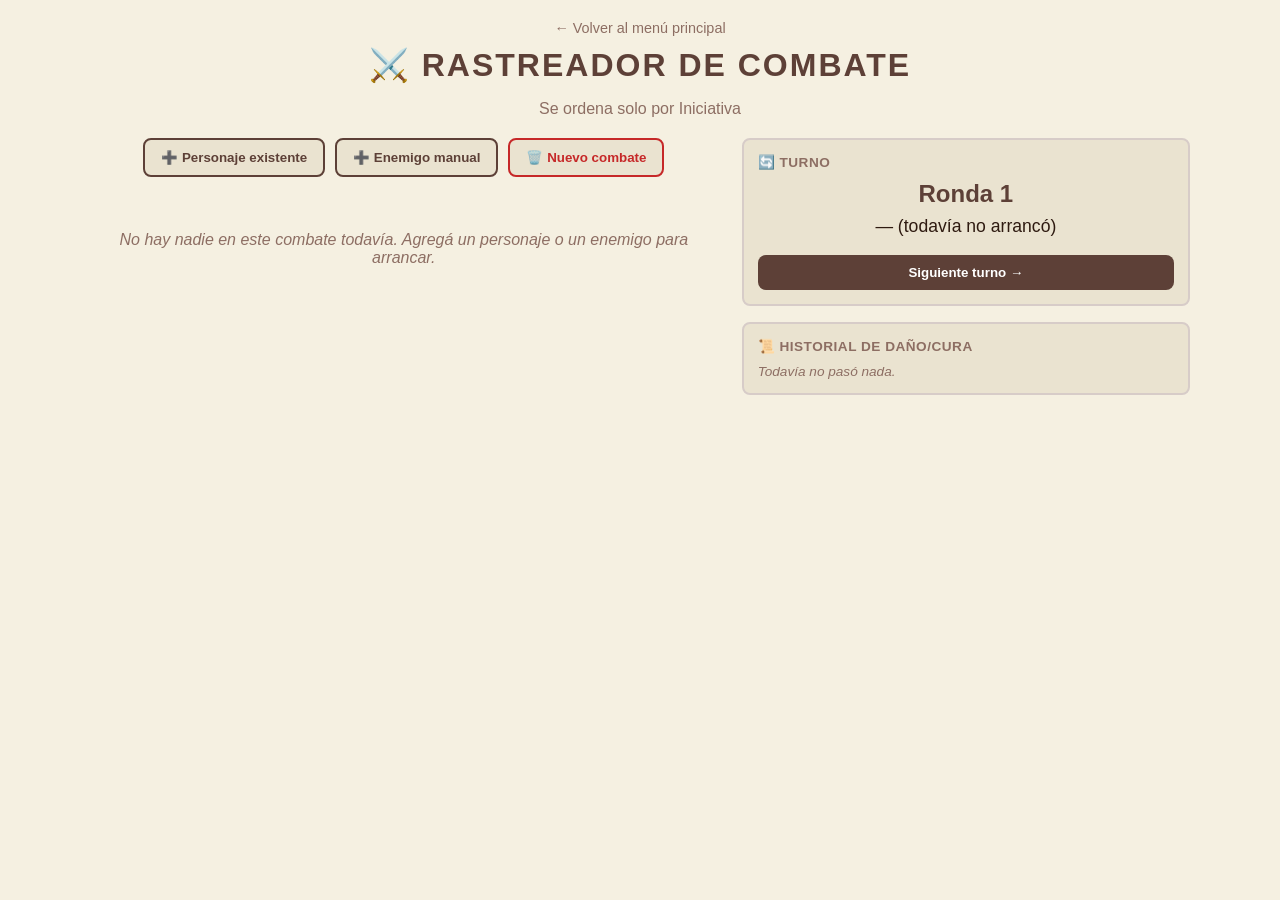
==== combate.html @ 5c4928f0 "Mayor fixes" ====
<!DOCTYPE html>
<html lang="es">
<head>
    <meta charset="UTF-8">
    <meta name="viewport" content="width=device-width, initial-scale=1.0">
    <title>Rastreador de Combate - DnD 5e</title>
    <link rel="stylesheet" href="estilos.css">
    <style>
        /* ===== Layout propio del rastreador de combate ===== */
        body { display: block; padding: 20px 12px; }

        .combate-container {
            width: 100%;
            max-width: 1100px;
            margin: 0 auto;
        }

        .combate-layout {
            display: flex;
            gap: 24px;
            align-items: flex-start;
        }

        .combate-col-izq {
            flex: 1.4;
            min-width: 0;
        }

        .combate-col-der {
            flex: 1;
            min-width: 0;
            position: sticky;
            top: 20px;
            display: flex;
            flex-direction: column;
            gap: 16px;
        }

        @media (max-width: 800px) {
            .combate-layout {
                flex-direction: column;
            }
            .combate-col-der {
                position: static;
                width: 100%;
            }
        }

        .panel-lateral {
            background-color: var(--card-bg);
            border: 2px solid var(--border-color);
            border-radius: var(--border-radius);
            padding: 14px;
        }

        .panel-titulo {
            font-size: 0.85rem;
            text-transform: uppercase;
            letter-spacing: 0.5px;
            color: var(--text-muted);
            font-weight: bold;
            margin-bottom: 10px;
        }

        .panel-turno #ronda-numero {
            font-size: 1.5rem;
            font-weight: bold;
            color: var(--accent-color);
            text-align: center;
        }

        .panel-turno #turno-de {
            text-align: center;
            font-size: 1.1rem;
            margin: 8px 0 14px 0;
            min-height: 1.4em;
        }

        .btn-siguiente-turno {
            width: 100%;
            padding: 10px;
            border: none;
            border-radius: var(--border-radius);
            background-color: var(--accent-color);
            color: white;
            font-weight: bold;
            cursor: pointer;
        }

        .btn-siguiente-turno:hover { background-color: var(--accent-hover); }

        .historial-lista {
            display: flex;
            flex-direction: column-reverse;
            gap: 4px;
            max-height: 320px;
            overflow-y: auto;
        }

        .historial-item {
            font-size: 0.85rem;
            padding: 5px 8px;
            border-radius: var(--border-radius);
            background-color: var(--bg-color);
            border-left: 3px solid var(--border-color);
        }

        .historial-item.dano { border-left-color: #c62828; }
        .historial-item.cura { border-left-color: #2e7d32; }

        .historial-vacio {
            color: var(--text-muted);
            font-style: italic;
            font-size: 0.85rem;
        }

        .combatiente-card.turno-activo {
            border-color: var(--accent-color);
            box-shadow: 0 0 0 2px var(--accent-color);
        }

        .condiciones-row {
            display: flex;
            flex-wrap: wrap;
            gap: 4px;
            padding: 0 14px 12px 14px;
        }

        .condicion-btn {
            border: 1px solid var(--border-color);
            background-color: var(--bg-color);
            border-radius: 6px;
            padding: 3px 6px;
            font-size: 0.9rem;
            cursor: pointer;
            opacity: 0.45;
            transition: all 0.15s ease;
        }

        .condicion-btn:hover { opacity: 0.8; }

        .condicion-btn.activa {
            opacity: 1;
            background-color: var(--accent-color);
            border-color: var(--accent-color);
        }

        .combate-header {
            text-align: center;
            margin-bottom: 20px;
        }

        .combate-header h1 {
            color: var(--accent-color);
            margin-bottom: 4px;
        }

        .combate-toolbar {
            display: flex;
            flex-wrap: wrap;
            gap: 10px;
            justify-content: center;
            margin-bottom: 24px;
        }

        .combate-toolbar button {
            padding: 10px 16px;
            border: 2px solid var(--accent-color);
            border-radius: var(--border-radius);
            background-color: var(--card-bg);
            color: var(--accent-color);
            font-weight: bold;
            cursor: pointer;
            transition: all 0.2s ease;
        }

        .combate-toolbar button:hover {
            background-color: var(--accent-color);
            color: white;
        }

        .combate-toolbar button.btn-borrar {
            border-color: #c62828;
            color: #c62828;
        }

        .combate-toolbar button.btn-borrar:hover {
            background-color: #c62828;
            color: white;
        }

        #lista-combate {
            display: flex;
            flex-direction: column;
            gap: 12px;
        }

        .combate-vacio {
            text-align: center;
            color: var(--text-muted);
            padding: 30px 10px;
            font-style: italic;
        }

        .combatiente-card {
            background-color: var(--card-bg);
            border: 2px solid var(--border-color);
            border-radius: var(--border-radius);
            overflow: hidden;
        }

        .combatiente-header {
            display: flex;
            align-items: center;
            gap: 10px;
            padding: 12px 14px;
            cursor: pointer;
        }

        .combatiente-header:hover {
            background-color: rgba(0,0,0,0.03);
        }

        .combatiente-icono {
            font-size: 1.4rem;
        }

        .combatiente-nombre {
            flex: 1;
            font-weight: bold;
            font-size: 1.1rem;
            color: var(--text-color);
        }

        .combatiente-orden {
            font-size: 0.8rem;
            color: var(--text-muted);
            font-weight: bold;
        }

        .btn-quitar {
            background: none;
            border: none;
            color: var(--text-muted);
            font-size: 1.1rem;
            cursor: pointer;
            padding: 2px 6px;
            border-radius: 4px;
        }

        .btn-quitar:hover {
            color: #c62828;
            background-color: rgba(198, 40, 40, 0.1);
        }

        .combatiente-stats {
            display: grid;
            grid-template-columns: repeat(3, 1fr);
            gap: 8px;
            padding: 0 14px 14px 14px;
        }

        .stat-clickable {
            border: 2px solid var(--border-color);
            background-color: var(--bg-color);
            border-radius: var(--border-radius);
            padding: 8px 4px;
            text-align: center;
            cursor: pointer;
            font-weight: bold;
            color: var(--text-color);
            transition: all 0.2s ease;
        }

        .stat-clickable:hover {
            border-color: var(--accent-color);
            transform: translateY(-1px);
        }

        .stat-clickable.stat-no-click {
            cursor: default;
        }

        .stat-clickable.stat-no-click:hover {
            border-color: var(--border-color);
            transform: none;
        }

        .stat-clickable .stat-label {
            display: block;
            font-size: 0.7rem;
            font-weight: normal;
            color: var(--text-muted);
            text-transform: uppercase;
            letter-spacing: 0.5px;
            margin-bottom: 2px;
        }

        .combatiente-familiar {
            margin-left: 22px;
            border-style: dashed;
            opacity: 0.92;
        }

        .combatiente-familiar .combatiente-icono { font-size: 1.15rem; }

        /* ===== Modal de detalle (mods / salvaciones / ranuras / habilidades) ===== */
        #detalle-modal .modal-content {
            max-width: 640px;
            max-height: 85vh;
            display: flex;
            flex-direction: column;
        }

        #detalle-modal-body {
            overflow-y: auto;
            padding-right: 4px;
        }

        .expand-titulo {
            font-size: 0.85rem;
            text-transform: uppercase;
            letter-spacing: 0.5px;
            color: var(--text-muted);
            font-weight: bold;
            margin: 10px 0 6px 0;
        }

        .expand-titulo:first-child { margin-top: 0; }

        .expand-grid {
            display: grid;
            grid-template-columns: repeat(auto-fit, minmax(70px, 1fr));
            gap: 6px;
        }

        .expand-stat {
            background-color: var(--bg-color);
            border: 1px solid var(--border-color);
            border-radius: var(--border-radius);
            padding: 6px 4px;
            text-align: center;
        }

        .expand-stat.proficiente {
            border-color: var(--accent-color);
            box-shadow: inset 0 0 0 1px var(--accent-color);
        }

        .expand-stat .es-nombre {
            display: block;
            font-size: 0.65rem;
            color: var(--text-muted);
        }

        .expand-stat .es-valor {
            display: block;
            font-weight: bold;
            font-size: 1rem;
        }

        .expand-ataque {
            background-color: var(--bg-color);
            border: 1px solid var(--border-color);
            border-radius: var(--border-radius);
            padding: 8px 10px;
            margin-bottom: 6px;
            font-size: 0.9rem;
        }

        .ranura-row {
            display: flex;
            align-items: center;
            gap: 8px;
            padding: 5px 0;
        }

        .ranura-row .ranura-nivel {
            flex: 1;
            font-size: 0.9rem;
        }

        .ranura-row button {
            width: 28px;
            height: 28px;
            border-radius: 50%;
            border: none;
            font-weight: bold;
            cursor: pointer;
            color: white;
        }

        .ranura-row .ranura-mas { background-color: #2e7d32; }
        .ranura-row .ranura-menos { background-color: #c62828; }

        .ranura-row .ranura-cantidad {
            min-width: 40px;
            text-align: center;
            font-weight: bold;
        }

        .sin-datos {
            color: var(--text-muted);
            font-style: italic;
            font-size: 0.9rem;
        }

        .btn-salir-modal {
            width: 100%;
            margin-top: 14px;
            padding: 10px;
            border: none;
            border-radius: var(--border-radius);
            background-color: var(--accent-color);
            color: white;
            font-weight: bold;
            cursor: pointer;
        }

        /* ===== Modal de selección de personajes / enemigo manual ===== */
        .form-modal label {
            display: block;
            font-weight: bold;
            font-size: 0.85rem;
            margin: 12px 0 4px 0;
        }

        .form-modal input {
            width: 100%;
            box-sizing: border-box;
            padding: 8px 10px;
            border: 2px solid var(--border-color);
            border-radius: var(--border-radius);
            background-color: var(--bg-color);
            color: var(--text-color);
            font-size: 1rem;
        }

        .lista-checks label {
            display: flex;
            align-items: center;
            gap: 8px;
            font-weight: normal;
            padding: 6px 0;
            cursor: pointer;
        }

        .lista-checks input[type="checkbox"] {
            width: auto;
        }

        .form-modal .modal-acciones {
            display: grid;
            grid-template-columns: 1fr 1fr;
            gap: 10px;
            margin-top: 18px;
        }

        .form-modal .modal-acciones button {
            padding: 10px;
            border: none;
            border-radius: var(--border-radius);
            font-weight: bold;
            cursor: pointer;
            color: white;
        }

        .btn-cancelar { background-color: var(--text-muted); }
        .btn-confirmar { background-color: var(--accent-color); }

        .volver-link {
            display: block;
            text-align: center;
            margin-top: 24px;
            color: var(--text-muted);
            text-decoration: none;
            font-size: 0.9rem;
        }

        .volver-link:hover { color: var(--accent-color); }
    </style>
</head>
<body>
    <div class="combate-container">
        <a href="index.html" class="volver-link" style="margin-top: 0; margin-bottom: 10px;">← Volver al menú principal</a>
        <div class="combate-header">
            <h1>⚔️ Rastreador de Combate</h1>
            <p style="color: var(--text-muted);">Se ordena solo por Iniciativa</p>
        </div>

        <div class="combate-layout">
            <div class="combate-col-izq">
                <div class="combate-toolbar">
                    <button id="btn-agregar-personaje">➕ Personaje existente</button>
                    <button id="btn-agregar-enemigo">➕ Enemigo manual</button>
                    <button id="btn-borrar-combate" class="btn-borrar">🗑️ Nuevo combate</button>
                </div>

                <div id="lista-combate"></div>
            </div>

            <div class="combate-col-der">
                <div class="panel-lateral panel-turno">
                    <div class="panel-titulo">🔄 Turno</div>
                    <div id="ronda-numero">Ronda 1</div>
                    <div id="turno-de">—</div>
                    <button id="btn-siguiente-turno" class="btn-siguiente-turno">Siguiente turno →</button>
                </div>

                <div class="panel-lateral panel-historial">
                    <div class="panel-titulo">📜 Historial de daño/cura</div>
                    <div id="historial-lista" class="historial-lista"></div>
                </div>
            </div>
        </div>
    </div>

    <!-- ===== Modal: agregar personaje existente ===== -->
    <div id="modal-agregar-personaje" class="modal">
        <div class="modal-content form-modal">
            <span class="close-btn" data-close="modal-agregar-personaje" style="position:absolute; top:10px; right:15px; cursor:pointer; font-size:1.5rem; color: var(--text-muted);">&times;</span>
            <h3 style="color: var(--accent-color); margin-top: 0;">Agregar personaje existente</h3>
            <div id="lista-checks-personajes" class="lista-checks"></div>
            <div class="modal-acciones">
                <button class="btn-cancelar" data-close="modal-agregar-personaje">Cancelar</button>
                <button class="btn-confirmar" id="btn-confirmar-agregar-personajes">Agregar</button>
            </div>
        </div>
    </div>

    <!-- ===== Modal: agregar enemigo manual ===== -->
    <div id="modal-agregar-enemigo" class="modal">
        <div class="modal-content form-modal">
            <span class="close-btn" data-close="modal-agregar-enemigo" style="position:absolute; top:10px; right:15px; cursor:pointer; font-size:1.5rem; color: var(--text-muted);">&times;</span>
            <h3 style="color: var(--accent-color); margin-top: 0;">Agregar enemigo manual</h3>
            <form id="form-enemigo">
                <label for="enemigo-nombre">Nombre</label>
                <input type="text" id="enemigo-nombre" required>
                <label for="enemigo-vida">Vida</label>
                <input type="number" id="enemigo-vida" min="0" required>
                <label for="enemigo-ca">CA</label>
                <input type="number" id="enemigo-ca" min="0" required>
                <label for="enemigo-iniciativa">Iniciativa (total ya tirado)</label>
                <input type="number" id="enemigo-iniciativa" required>
                <div class="modal-acciones">
                    <button type="button" class="btn-cancelar" data-close="modal-agregar-enemigo">Cancelar</button>
                    <button type="submit" class="btn-confirmar">Agregar</button>
                </div>
            </form>
        </div>
    </div>

    <!-- ===== Modal de Vida (mismo estilo/clases que el de cada ficha) ===== -->
    <div id="hp-modal" class="modal">
        <div class="modal-content">
            <span class="close-btn" data-close="hp-modal" style="position:absolute; top:10px; right:15px; cursor:pointer; font-size:1.5rem; color: var(--text-muted);">&times;</span>
            <h3 id="hp-modal-title" style="color: var(--accent-color); margin-top: 0; text-align:center;">Vida</h3>
            <div id="hp-display" style="text-align: center; font-size: 2rem; font-weight: bold; margin: 15px 0; color: var(--accent-color);"></div>
            <div id="hp-bar-container" style="background-color: #d7ccc8; border-radius: 10px; height: 20px; overflow: hidden; margin-bottom: 20px;">
                <div id="hp-bar-fill" style="background-color: #2e7d32; height: 100%; transition: width 0.3s ease, background-color 0.3s ease;"></div>
            </div>
            <div style="display: grid; grid-template-columns: 1fr 1fr; gap: 10px;">
                <button class="hp-btn hp-damage" data-amount="-1">-1 HP</button>
                <button class="hp-btn hp-heal" data-amount="1">+1 HP</button>
                <button class="hp-btn hp-damage" data-amount="-5">-5 HP</button>
                <button class="hp-btn hp-heal" data-amount="5">+5 HP</button>
                <button class="hp-btn hp-damage" data-max-amount="-1">-1 Vida Máx.</button>
                <button class="hp-btn hp-heal" data-max-amount="1">+1 Vida Máx.</button>
            </div>
        </div>
    </div>

    <!-- ===== Modal de CA ===== -->
    <div id="ca-modal" class="modal">
        <div class="modal-content">
            <span class="close-btn" data-close="ca-modal" style="position:absolute; top:10px; right:15px; cursor:pointer; font-size:1.5rem; color: var(--text-muted);">&times;</span>
            <h3 id="ca-modal-title" style="color: var(--accent-color); margin-top: 0; text-align:center;">Clase de Armadura</h3>
            <div id="ca-display" style="text-align: center; font-size: 3rem; font-weight: bold; margin: 20px 0; color: var(--accent-color);"></div>
            <div style="display: grid; grid-template-columns: 1fr 1fr; gap: 10px; margin-bottom: 10px;">
                <button class="hp-btn hp-damage" data-ca-amount="-1">-1</button>
                <button class="hp-btn hp-heal" data-ca-amount="1">+1</button>
            </div>
            <button id="ca-reset" class="hp-btn" style="width: 100%; background-color: var(--accent-color); color: white;">Restaurar valor original</button>
        </div>
    </div>

    <!-- ===== Modal de Detalle: mods, salvaciones, ranuras, habilidades con usos =====
         A propósito NO se cierra clickeando afuera (solo con X o "Salir"), para que un
         misclick durante el combate no lo cierre por accidente. -->
    <div id="detalle-modal" class="modal">
        <div class="modal-content">
            <span class="close-btn" data-close="detalle-modal" style="position:absolute; top:10px; right:15px; cursor:pointer; font-size:1.5rem; color: var(--text-muted);">&times;</span>
            <h3 id="detalle-modal-title" style="color: var(--accent-color); margin-top: 0; text-align:center;">Detalle</h3>
            <div id="detalle-modal-body"></div>
            <button class="btn-salir-modal" data-close="detalle-modal">Salir</button>
        </div>
    </div>

    <script type="module" src="combate.js"></script>
</body>
</html>
---- estilos.css ----
/* Estilo Pergamino para Hoja de Personaje */
:root {
    --bg-color: #f5f0e1;
    --card-bg: #eae3d0;
    --accent-color: #5d4037;
    --accent-hover: #795548;
    --text-color: #2e1a10;
    --text-muted: #8d6e63;
    --border-color: #d7ccc8;
    --border-radius: 8px;
}

* {
    box-sizing: border-box;
}

body {
    font-family: 'Segoe UI', Tahoma, Geneva, Verdana, sans-serif;
    background-color: var(--bg-color);
    color: var(--text-color);
    margin: 0;
    padding: 20px;
    display: flex;
    justify-content: center;
}

.container {
    width: 100%;
    max-width: 800px;
}

header {
    text-align: center;
    margin-bottom: 30px;
    border-bottom: 2px solid var(--accent-color);
    padding-bottom: 10px;
}

h1 {
    margin: 0;
    color: var(--accent-color);
    text-transform: uppercase;
    letter-spacing: 2px;
}

.skills-container {
    background-color: var(--card-bg);
    padding: 20px;
    border-radius: var(--border-radius);
    box-shadow: 0 4px 15px rgba(0,0,0,0.1);
    border: 1px solid var(--border-color);
}

h2 {
    margin-top: 0;
    border-bottom: 1px solid var(--text-muted);
    padding-bottom: 5px;
}

.skills-grid {
    display: grid;
    grid-template-columns: repeat(auto-fill, minmax(180px, 1fr));
    gap: 15px;
    margin-top: 20px;
}

/* ===== Secciones plegables (Habilidades, Rasgos, Características Activas,
   Armas y Armaduras, Hechizos, Mejoras) — Estadísticas/Modificadores/Salvaciones
   siguen siendo <section> normales, fijas, sin tocar. ===== */
details.skills-container {
    padding: 0;
}

details.skills-container > summary {
    cursor: pointer;
    list-style: none;
    padding: 20px;
    margin: 0;
}

details.skills-container > summary::-webkit-details-marker {
    display: none;
}

details.skills-container > summary::marker {
    content: "";
}

details.skills-container > summary h2 {
    display: flex;
    align-items: center;
    justify-content: space-between;
    gap: 10px;
}

details.skills-container > summary h2::after {
    content: '▾';
    font-size: 0.85em;
    color: var(--text-muted);
    transition: transform 0.2s ease;
    flex-shrink: 0;
}

details.skills-container[open] > summary h2::after {
    transform: rotate(180deg);
}

details.skills-container > summary:hover h2::after {
    color: var(--accent-color);
}

details.skills-container > .contenido-plegable {
    padding: 0 20px 20px 20px;
}

.skill-btn {
    background-color: #fbf9f4;
    color: var(--text-color);
    border: 1px solid var(--border-color);
    padding: 12px;
    border-radius: var(--border-radius);
    cursor: pointer;
    text-align: left;
    font-size: 1rem;
    transition: all 0.3s ease;
    display: flex;
    justify-content: space-between;
    align-items: center;
}

.skill-btn:hover {
    background-color: var(--accent-color);
    border-color: var(--accent-hover);
    color: #f5f0e1;
    transform: translateY(-2px);
    box-shadow: 0 4px 8px rgba(0,0,0,0.1);
}

.skill-mod {
    font-weight: bold;
    background-color: rgba(0,0,0,0.05);
    padding: 2px 6px;
    border-radius: 4px;
    font-size: 0.9rem;
}

.skill-btn:hover .skill-mod {
    background-color: rgba(255,255,255,0.2);
}

.modal {
    display: none; 
    position: fixed; 
    z-index: 100; 
    left: 0;
    top: 0;
    width: 100%; 
    height: 100%; 
    background-color: rgba(0, 0, 0, 0.5);
    backdrop-filter: blur(3px);
    align-items: center;
    justify-content: center;
}

.modal-content {
    background-color: var(--card-bg);
    margin: auto;
    padding: 25px;
    border: 2px solid var(--accent-color);
    border-radius: var(--border-radius);
    width: 80%;
    max-width: 500px;
    max-height: 88vh;
    overflow-y: auto;
    position: relative;
    box-shadow: 0 5px 25px rgba(0,0,0,0.2);
    animation: fadeIn 0.3s ease;
    color: var(--text-color);
}

@keyframes fadeIn {
    from { opacity: 0; transform: translateY(-20px); }
    to { opacity: 1; transform: translateY(0); }
}

/* Cubre .close-btn Y todas sus variantes con sufijo (.close-btn-hp, .close-btn-ca,
   .close-btn-inventario, .close-btn-familiar, .close-btn-wildshape, etc.) — cada modal
   usa su propia clase para poder engancharle su propio listener en script.js, pero
   todas tienen que verse y posicionarse igual. */
[class^="close-btn"] {
    color: var(--text-muted);
    position: absolute;
    top: 10px;
    right: 15px;
    font-size: 28px;
    font-weight: bold;
    cursor: pointer;
    transition: color 0.2s;
}

[class^="close-btn"]:hover {
    color: var(--accent-color);
}

#modal-title {
    color: var(--accent-color);
    margin-top: 0;
    font-size: 1.5rem;
    text-transform: uppercase;
}

#modal-desc {
    line-height: 1.6;
    color: var(--text-color);
}

.skill-btn.proficient {
    border: 2px solid #6a1b9a !important; /* Borde violeta */
}

.skill-btn.proficient .skill-mod {
    background-color: #6a1b9a !important; /* Fondo del numerito violeta */
    color: white !important;
}

#rasgos-grid {
    display: grid;
    grid-template-columns: 1fr;
    gap: 10px;
}

#rasgos-grid .skill-btn {
    padding: 15px;
    cursor: pointer;
    text-align: left;
}

#rasgos-grid .skill-btn:hover {
    background-color: var(--accent-color);
    color: white;
}

#rasgos-grid .skill-btn:hover span {
    color: white !important;
}

.skill-btn span, #modal-desc {
    white-space: pre-line; 
}

/* Estilo específico para las etiquetas de hechizos en el título */
.proficient {
    color: #6a1b9a !important; /* Violeta */
    border-color: #6a1b9a !important;
}

/* Opcional: Para mejorar el espaciado en pantallas pequeñas */
@media (max-width: 600px) {
    body {
        padding: 10px !important;
    }

    .skills-container {
        padding: 12px !important;
    }

    .skills-container > div {
        flex-direction: column;
        align-items: flex-start !important;
    }
    .skills-container > div > div {
        margin-top: 10px;
    }

    #stats-grid {
        grid-template-columns: repeat(2, 1fr) !important;
    }
    .stat-vacio {
        display: none !important;
    }

    .modal-content {
        width: 90% !important;
        max-width: 90% !important;
        margin: 10% auto !important;
        padding: 15px !important;
        box-sizing: border-box !important;
    }
}

@media print {
    /* Ocultar botones de descarga y el modal al imprimir */
    #download-pdf, [class^="close-btn"], #skill-modal, #familiar-fab, #familiar-modal {
        display: none !important;
    }

    /* Ajustar el contenedor principal */
    .container {
        width: 100% !important;
        margin: 0 !important;
        padding: 10px !important;
    }

    /* Evitar que las tarjetas se corten a la mitad en saltos de página */
    .skill-btn {
        break-inside: avoid;
        page-break-inside: avoid;
    }

    /* Reducir fuentes para que quepa más información */
    h2 { font-size: 1.2rem; }
    .skill-btn { font-size: 0.8rem; }

    
}


/* Ranura sin usos disponibles */
.skill-btn.ranura-vacia {
    opacity: 0.4;
    background-color: #d7ccc8;
}

/* Botón usar hechizo */
#use-spell-btn:hover {
    background-color: #4a148c;
}

#use-spell-btn:disabled {
    background-color: #999;
    cursor: not-allowed;
}

/* Ocultar el botón de reset al imprimir */
@media print {
    #reset-slots, #modal-actions {
        display: none !important;
    }
}

.info-personaje {
    background-color: var(--card-bg);
    border: 1px solid var(--border-color);
    border-radius: var(--border-radius);
    padding: 8px 16px;
    display: flex;
    flex-direction: column;
    align-items: center;
    min-width: 140px;
}

.info-label {
    font-size: 0.75rem;
    color: var(--text-muted);
    text-transform: uppercase;
    letter-spacing: 1px;
}

.info-valor {
    font-size: 1.1rem;
    font-weight: bold;
    color: var(--accent-color);
}

/* Toast de notificación */
#toast {
    position: fixed;
    bottom: 30px;
    left: 50%;
    transform: translateX(-50%) translateY(100px);
    background-color: #6a1b9a;
    color: white;
    padding: 14px 28px;
    border-radius: var(--border-radius);
    box-shadow: 0 4px 20px rgba(0,0,0,0.3);
    font-weight: bold;
    z-index: 200;
    opacity: 0;
    transition: opacity 0.3s ease, transform 0.3s ease;
    pointer-events: none;
    max-width: 90%;
    text-align: center;
}

#toast.visible {
    opacity: 1;
    transform: translateX(-50%) translateY(0);
}

/* Variante para advertencia (ranuras agotadas) */
#toast.warning {
    background-color: #c62828;
}

@media print {
    #toast { display: none !important; }
}

/* Botones del modal de vida */
.hp-btn {
    padding: 12px;
    border: none;
    border-radius: var(--border-radius);
    cursor: pointer;
    font-size: 1rem;
    font-weight: bold;
    transition: all 0.2s ease;
    color: white;
}

.hp-btn:hover {
    transform: translateY(-2px);
    box-shadow: 0 4px 8px rgba(0,0,0,0.2);
}

.hp-damage {
    background-color: #c62828;
}

.hp-heal {
    background-color: #2e7d32;
}

/* Botón de Vida en el grid de estadísticas se ve clickeable */
#stats-grid .skill-btn.vida-btn {
    cursor: pointer;
}

#stats-grid .skill-btn.vida-btn:hover {
    background-color: var(--accent-color);
    color: white;
}

/* Estadística modificada (vida máx. o CA cambiados respecto al original) */
.skill-btn.modificado {
    border: 2px solid #6a1b9a !important;
}

.skill-btn.modificado .skill-mod {
    background-color: #6a1b9a !important;
    color: white !important;
}

/* Hover especial para botones proficient y modificado: fondo violeta claro */
.skill-btn.proficient:hover,
.skill-btn.modificado:hover {
    background-color: #b39ddb !important; /* Violeta claro */
    border-color: #6a1b9a !important;
    color: var(--text-color) !important;
}

.skill-btn.proficient:hover .skill-mod,
.skill-btn.modificado:hover .skill-mod {
    background-color: #6a1b9a !important;
    color: white !important;
}

/* Items del menú de turno: solo clickeables cuando están agotados (para restaurar) */
.turno-item {
    cursor: default !important;
}
.turno-item:has(.turno-valor[style*="c62828"]) {
    cursor: pointer !important;
}
.turno-item:has(.turno-valor[style*="c62828"]):hover {
    background-color: #f5f0e1 !important;
    border-color: var(--accent-color) !important;
}

.skill-btn.proficient:hover span,
.skill-btn.modificado:hover span {
    color: var(--text-color) !important;
}

/* En tablets y celulares: Modificadores y Salvaciones en grid 2x3 */
@media (max-width: 768px) {
    #mods-grid,
    #saves-grid,
    #skills-grid {
        grid-template-columns: repeat(2, 1fr) !important;
    }
}

/* Stats: 3 columnas en desktop */
@media (min-width: 601px) {
    #stats-grid {
        grid-template-columns: repeat(3, 1fr) !important;
    }
}

/* Slot vacío para mantener el grid 3x3 */
.stat-vacio {
    visibility: hidden;
}

/* Títulos en bordó (recordatorio de actualizar) */
.titulo-recordar {
    color: #8b0000 !important;
}

/* Badges en hover: fondo violeta claro + borde y texto violeta oscuro (igual que las skills proficientes) */

/* Atk Bonus (borde violeta, sin fondo) */
.skill-btn:hover span[style*="border: 1px solid #6a1b9a"][style*="color: #6a1b9a"] {
    background-color: #e1bee7 !important;
    color: #4a148c !important;
    border-color: #4a148c !important;
}

/* Daño (fondo violeta lleno) */
.skill-btn:hover span.skill-mod[style*="background-color: #6a1b9a"] {
    background-color: #e1bee7 !important;
    color: #4a148c !important;
    border: 1px solid #4a148c !important;
}

/* Tipo de daño y otros badges con borde marrón (manos, tipo de daño, etc.) */
.skill-btn:hover span[style*="border: 1px solid var(--accent-color)"] {
    background-color: #e1bee7 !important;
    color: #4a148c !important;
    border-color: #4a148c !important;
}

/* Modal de confirmación de inventario: por encima del modal de item */
#inv-confirm-modal {
    z-index: 150 !important;
}

/* Velocidad reducida por peso: badge en rojo */
.skill-btn.velocidad-reducida {
    border: 2px solid #c62828 !important;
}

.skill-btn.velocidad-reducida .skill-mod {
    background-color: #c62828 !important;
    color: white !important;
}

.skill-btn.velocidad-reducida:hover {
    background-color: #ffcdd2 !important;
    border-color: #c62828 !important;
    color: var(--text-color) !important;
}

.skill-btn.velocidad-reducida:hover .skill-mod {
    background-color: #c62828 !important;
    color: white !important;
}

.skill-btn.velocidad-reducida:hover span {
    color: var(--text-color) !important;
}
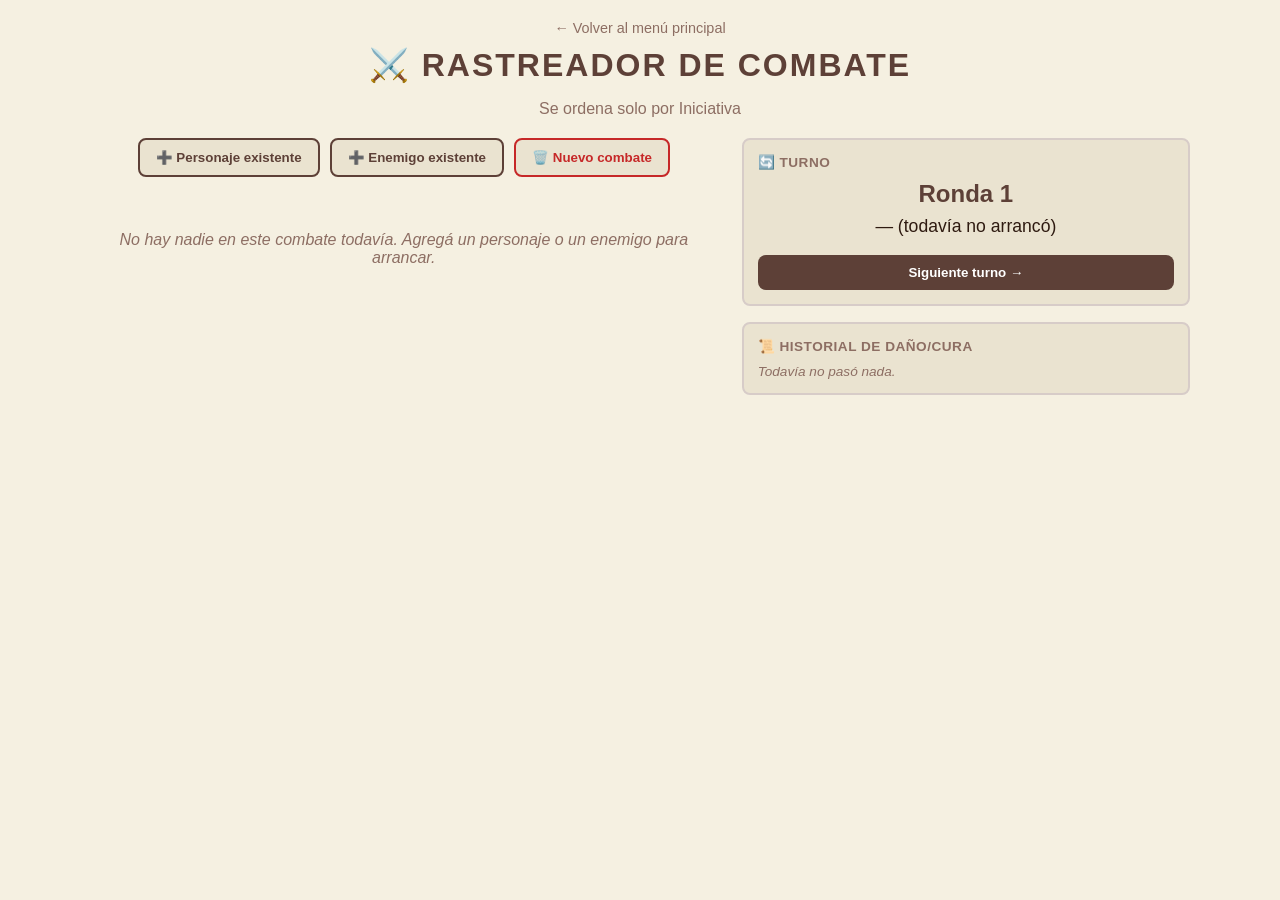
==== commit 79a871e2: "Bug fix" ====
--- a/combate.html
+++ b/combate.html
@@ -253,6 +253,24 @@
             background-color: rgba(198, 40, 40, 0.1);
         }
 
+        .btn-abrir-ficha {
+            background: none;
+            border: none;
+            color: var(--text-muted);
+            font-size: 1.1rem;
+            cursor: pointer;
+            padding: 2px 6px;
+            border-radius: 4px;
+            text-decoration: none;
+            display: inline-flex;
+            align-items: center;
+        }
+
+        .btn-abrir-ficha:hover {
+            color: var(--accent-color);
+            background-color: rgba(0, 0, 0, 0.06);
+        }
+
         .combatiente-stats {
             display: grid;
             grid-template-columns: repeat(3, 1fr);
@@ -439,14 +457,39 @@
         .lista-checks label {
             display: flex;
             align-items: center;
-            gap: 8px;
+            gap: 10px;
             font-weight: normal;
-            padding: 6px 0;
-            cursor: pointer;
+            padding: 10px 12px;
+            margin-bottom: 6px;
+            border: 2px solid var(--border-color);
+            border-radius: var(--border-radius);
+            background-color: var(--bg-color);
+            font-size: 1rem;
+            cursor: pointer;
+            transition: all 0.15s ease;
+        }
+
+        .lista-checks label:last-child { margin-bottom: 0; }
+
+        .lista-checks label:hover { border-color: var(--accent-color); }
+
+        .lista-checks label:has(input:checked) {
+            border-color: var(--accent-color);
+            background-color: var(--accent-color);
+            color: white;
+        }
+
+        .lista-checks label:has(input:disabled) {
+            opacity: 0.5;
+            cursor: not-allowed;
         }
 
         .lista-checks input[type="checkbox"] {
-            width: auto;
+            width: 20px;
+            height: 20px;
+            flex-shrink: 0;
+            accent-color: var(--accent-color);
+            cursor: pointer;
         }
 
         .form-modal .modal-acciones {
@@ -456,6 +499,10 @@
             margin-top: 18px;
         }
 
+        .form-modal .modal-acciones.una-columna {
+            grid-template-columns: 1fr;
+        }
+
         .form-modal .modal-acciones button {
             padding: 10px;
             border: none;
@@ -467,6 +514,7 @@
 
         .btn-cancelar { background-color: var(--text-muted); }
         .btn-confirmar { background-color: var(--accent-color); }
+        .btn-peligro { background-color: #c62828; }
 
         .volver-link {
             display: block;
@@ -492,7 +540,7 @@
             <div class="combate-col-izq">
                 <div class="combate-toolbar">
                     <button id="btn-agregar-personaje">➕ Personaje existente</button>
-                    <button id="btn-agregar-enemigo">➕ Enemigo manual</button>
+                    <button id="btn-agregar-enemigo">➕ Enemigo existente</button>
                     <button id="btn-borrar-combate" class="btn-borrar">🗑️ Nuevo combate</button>
                 </div>
 
@@ -528,25 +576,16 @@
         </div>
     </div>
 
-    <!-- ===== Modal: agregar enemigo manual ===== -->
+    <!-- ===== Modal: agregar enemigo existente (creado antes en Enemigos) ===== -->
     <div id="modal-agregar-enemigo" class="modal">
         <div class="modal-content form-modal">
             <span class="close-btn" data-close="modal-agregar-enemigo" style="position:absolute; top:10px; right:15px; cursor:pointer; font-size:1.5rem; color: var(--text-muted);">&times;</span>
-            <h3 style="color: var(--accent-color); margin-top: 0;">Agregar enemigo manual</h3>
-            <form id="form-enemigo">
-                <label for="enemigo-nombre">Nombre</label>
-                <input type="text" id="enemigo-nombre" required>
-                <label for="enemigo-vida">Vida</label>
-                <input type="number" id="enemigo-vida" min="0" required>
-                <label for="enemigo-ca">CA</label>
-                <input type="number" id="enemigo-ca" min="0" required>
-                <label for="enemigo-iniciativa">Iniciativa (total ya tirado)</label>
-                <input type="number" id="enemigo-iniciativa" required>
-                <div class="modal-acciones">
-                    <button type="button" class="btn-cancelar" data-close="modal-agregar-enemigo">Cancelar</button>
-                    <button type="submit" class="btn-confirmar">Agregar</button>
-                </div>
-            </form>
+            <h3 style="color: var(--accent-color); margin-top: 0;">Agregar enemigo existente</h3>
+            <div id="lista-checks-enemigos" class="lista-checks"></div>
+            <div class="modal-acciones">
+                <button class="btn-cancelar" data-close="modal-agregar-enemigo">Cancelar</button>
+                <button class="btn-confirmar" id="btn-confirmar-agregar-enemigos">Agregar</button>
+            </div>
         </div>
     </div>
 
@@ -596,6 +635,48 @@
         </div>
     </div>
 
+    <!-- ===== Modal de confirmación genérico (reemplaza confirm() nativo) =====
+         Mismo patrón que enemigo.js/enemigo.html: sin X, a propósito NO se cierra clickeando
+         afuera (solo con Sí/No), para que un misclick durante el combate no lo cierre por
+         accidente. -->
+    <div id="confirmar-modal" class="modal">
+        <div class="modal-content form-modal" style="text-align: center;">
+            <h3 style="color: var(--accent-color); margin-top: 0;">¿Estás seguro?</h3>
+            <p id="confirmar-mensaje" style="margin: 10px 0 20px 0; line-height: 1.5;"></p>
+            <div class="modal-acciones">
+                <button type="button" id="confirmar-no" class="btn-cancelar">No</button>
+                <button type="button" id="confirmar-si" class="btn-peligro">Sí, borrar</button>
+            </div>
+        </div>
+    </div>
+
+    <!-- ===== Modal de aviso genérico (reemplaza alert() nativo) =====
+         Sin X, no se cierra clickeando afuera, un solo botón de cierre. -->
+    <div id="aviso-modal" class="modal">
+        <div class="modal-content form-modal" style="text-align: center;">
+            <h3 style="color: var(--accent-color); margin-top: 0;">Aviso</h3>
+            <p id="aviso-mensaje" style="margin: 10px 0 20px 0; line-height: 1.5;"></p>
+            <div class="modal-acciones una-columna">
+                <button type="button" class="btn-confirmar" id="aviso-cerrar">Entendido</button>
+            </div>
+        </div>
+    </div>
+
+    <!-- ===== Modal de iniciativa (reemplaza prompt() nativo) =====
+         Sin X, no se cierra clickeando afuera (solo Omitir/Agregar). -->
+    <div id="iniciativa-modal" class="modal">
+        <div class="modal-content form-modal">
+            <h3 id="iniciativa-modal-title" style="color: var(--accent-color); margin-top: 0;">Iniciativa</h3>
+            <p id="iniciativa-modal-info" style="margin: 0 0 12px 0; color: var(--text-muted); line-height: 1.4;"></p>
+            <label for="iniciativa-input">Sumá tu tirada de d20, o el total que quieras agregar</label>
+            <input type="number" id="iniciativa-input" value="0">
+            <div class="modal-acciones">
+                <button type="button" class="btn-cancelar" id="iniciativa-omitir">Omitir</button>
+                <button type="button" class="btn-confirmar" id="iniciativa-agregar">Agregar</button>
+            </div>
+        </div>
+    </div>
+
     <script type="module" src="combate.js"></script>
 </body>
 </html>
--- a/estilos.css
+++ b/estilos.css
@@ -91,6 +91,7 @@
     align-items: center;
     justify-content: space-between;
     gap: 10px;
+    margin-bottom: 0; /* si no, el margen por defecto del h2 queda atrapado dentro del padding del summary y duplica el espacio */
 }
 
 details.skills-container > summary h2::after {
@@ -111,6 +112,14 @@
 
 details.skills-container > .contenido-plegable {
     padding: 0 20px 20px 20px;
+}
+
+/* El summary ya tiene su propio padding-bottom de 20px como espacio después del título/línea
+   divisoria: si la primera grilla dentro del contenido plegable también suma su margin-top de
+   20px (heredado de .skills-grid), el espacio queda duplicado (~40-50px en vez de ~20-30px).
+   Se anula acá SOLO para la primera grilla de cada sección plegable. */
+details.skills-container > .contenido-plegable > .skills-grid:first-child {
+    margin-top: 0;
 }
 
 .skill-btn {
@@ -149,17 +158,22 @@
 }
 
 .modal {
-    display: none; 
-    position: fixed; 
-    z-index: 100; 
+    display: none;
+    position: fixed;
+    z-index: 100;
     left: 0;
     top: 0;
-    width: 100%; 
-    height: 100%; 
+    width: 100%;
+    height: 100%;
     background-color: rgba(0, 0, 0, 0.5);
     backdrop-filter: blur(3px);
     align-items: center;
     justify-content: center;
+    /* flex-wrap + gap: no afectan a los modales de un solo .modal-content (caso normal), pero
+       permiten que #skill-modal muestre el detalle y la imagen del equipable lado a lado,
+       centrados como grupo, y que se apilen solos si no entran (pantallas chicas). */
+    flex-wrap: wrap;
+    gap: 20px;
 }
 
 .modal-content {
@@ -178,6 +192,26 @@
     color: var(--text-color);
 }
 
+/* Cuando el detalle de un item se muestra junto con la imagen del equipable (ver
+   #modal-imagen-equipo en personaje.html), se angosta un poco para que el PAR quede centrado
+   en vez de que el texto solo se centre y la imagen quede pegada muy a la derecha.
+   IMPORTANTE: también hay que anular el "margin: auto" de .modal-content acá. En un flex
+   container, un margin:auto en un item absorbe TODO el espacio libre de ese lado — si los dos
+   hijos (detalle + imagen) lo tienen, cada uno se estira hacia su borde y quedan lejísimos
+   entre sí en vez de pegados como par. Con margin:0 en ambos, el justify-content:center de
+   .modal es quien los centra juntos, respetando el "gap" de por medio. */
+.modal-content.con-imagen-lateral {
+    max-width: 400px;
+    margin: 0;
+}
+
+/* Misma razón que .con-imagen-lateral de arriba: #modal-imagen-equipo también tiene la clase
+   .modal-content (para heredar fondo/borde/sombra), así que también hereda su margin:auto y
+   hay que anularlo acá para que no se estire hacia el borde derecho de la pantalla. */
+#modal-imagen-equipo {
+    margin: 0;
+}
+
 @keyframes fadeIn {
     from { opacity: 0; transform: translateY(-20px); }
     to { opacity: 1; transform: translateY(0); }
@@ -223,6 +257,19 @@
     color: white !important;
 }
 
+/* Expertise (doble bono de competencia): mismo violeta de "proficient" pero con un borde
+   doble dorado encima, para que se distinga de un vistazo sin agregar un color nuevo a la
+   paleta. Requiere "proficiente" además de "experto" en el JSON (ver Estadisticas.js). */
+.skill-btn.experto {
+    border: 2px solid #6a1b9a !important;
+    box-shadow: 0 0 0 2px #c9a227 !important;
+}
+
+.skill-btn.experto .skill-mod {
+    background-color: #6a1b9a !important;
+    color: #ffe9a8 !important; /* Numerito en dorado clarito sobre el fondo violeta */
+}
+
 #rasgos-grid {
     display: grid;
     grid-template-columns: 1fr;
@@ -285,6 +332,15 @@
         margin: 10% auto !important;
         padding: 15px !important;
         box-sizing: border-box !important;
+    }
+
+    /* En pantallas chicas la imagen del equipable se apila debajo del detalle (por el
+       flex-wrap de .modal) en vez de ir al lado — la achicamos para que no ocupe toda la
+       pantalla como si fuera el detalle principal. */
+    #modal-imagen-equipo {
+        width: 150px !important;
+        max-width: 55% !important;
+        margin: 0 auto !important;
     }
 }
 
@@ -455,14 +511,22 @@
     color: white !important;
 }
 
-/* Items del menú de turno: solo clickeables cuando están agotados (para restaurar) */
+/* Expertise mantiene el mismo hover violeta que proficient, pero conserva el aro dorado. */
+.skill-btn.experto:hover {
+    box-shadow: 0 0 0 2px #c9a227 !important;
+}
+
+.skill-btn.experto:hover .skill-mod {
+    color: #ffe9a8 !important;
+}
+
+/* Items del menú de turno: siempre clickeables (abren "¿Qué puedo usar con mi X?", o avisan
+   si ya no queda ese recurso este turno), así que siempre necesitan cursor y hover de botón. */
 .turno-item {
-    cursor: default !important;
-}
-.turno-item:has(.turno-valor[style*="c62828"]) {
     cursor: pointer !important;
-}
-.turno-item:has(.turno-valor[style*="c62828"]):hover {
+    transition: background-color 0.15s ease, border-color 0.15s ease;
+}
+.turno-item:hover {
     background-color: #f5f0e1 !important;
     border-color: var(--accent-color) !important;
 }
@@ -551,3 +615,77 @@
     color: var(--text-color) !important;
 }
 
+/* Color del tile de Vida según % actual — jugadores (personaje.html) Y enemigos
+   (enemigo.html), mismo criterio para los dos (resuelto en JS, acá solo el look de cada
+   clase): 50%-100% (incluido full) = verde oscuro, <50% = amarillo, <20% = naranja,
+   <5% = rojo — sin zona neutra, siempre hay una clase puesta. Se van encima de
+   ".modificado" a propósito (definidas después en el archivo): en combate importa más
+   saber que la vida está crítica AHORA que si el máximo fue modificado en algún momento. */
+.skill-btn.vida-full {
+    border: 2px solid #1b5e20 !important;
+}
+.skill-btn.vida-full .skill-mod {
+    background-color: #1b5e20 !important;
+    color: white !important;
+}
+.skill-btn.vida-full:hover {
+    background-color: #a5d6a7 !important;
+    border-color: #1b5e20 !important;
+    color: var(--text-color) !important;
+}
+.skill-btn.vida-full:hover .skill-mod {
+    background-color: #1b5e20 !important;
+    color: white !important;
+}
+
+.skill-btn.vida-baja {
+    border: 2px solid #f9a825 !important;
+}
+.skill-btn.vida-baja .skill-mod {
+    background-color: #f9a825 !important;
+    color: #3e2723 !important;
+}
+.skill-btn.vida-baja:hover {
+    background-color: #fff59d !important;
+    border-color: #f9a825 !important;
+    color: var(--text-color) !important;
+}
+.skill-btn.vida-baja:hover .skill-mod {
+    background-color: #f9a825 !important;
+    color: #3e2723 !important;
+}
+
+.skill-btn.vida-critica {
+    border: 2px solid #ef6c00 !important;
+}
+.skill-btn.vida-critica .skill-mod {
+    background-color: #ef6c00 !important;
+    color: white !important;
+}
+.skill-btn.vida-critica:hover {
+    background-color: #ffcc80 !important;
+    border-color: #ef6c00 !important;
+    color: var(--text-color) !important;
+}
+.skill-btn.vida-critica:hover .skill-mod {
+    background-color: #ef6c00 !important;
+    color: white !important;
+}
+
+.skill-btn.vida-muy-critica {
+    border: 2px solid #c62828 !important;
+}
+.skill-btn.vida-muy-critica .skill-mod {
+    background-color: #c62828 !important;
+    color: white !important;
+}
+.skill-btn.vida-muy-critica:hover {
+    background-color: #ffcdd2 !important;
+    border-color: #c62828 !important;
+    color: var(--text-color) !important;
+}
+.skill-btn.vida-muy-critica:hover .skill-mod {
+    background-color: #c62828 !important;
+    color: white !important;
+}
+
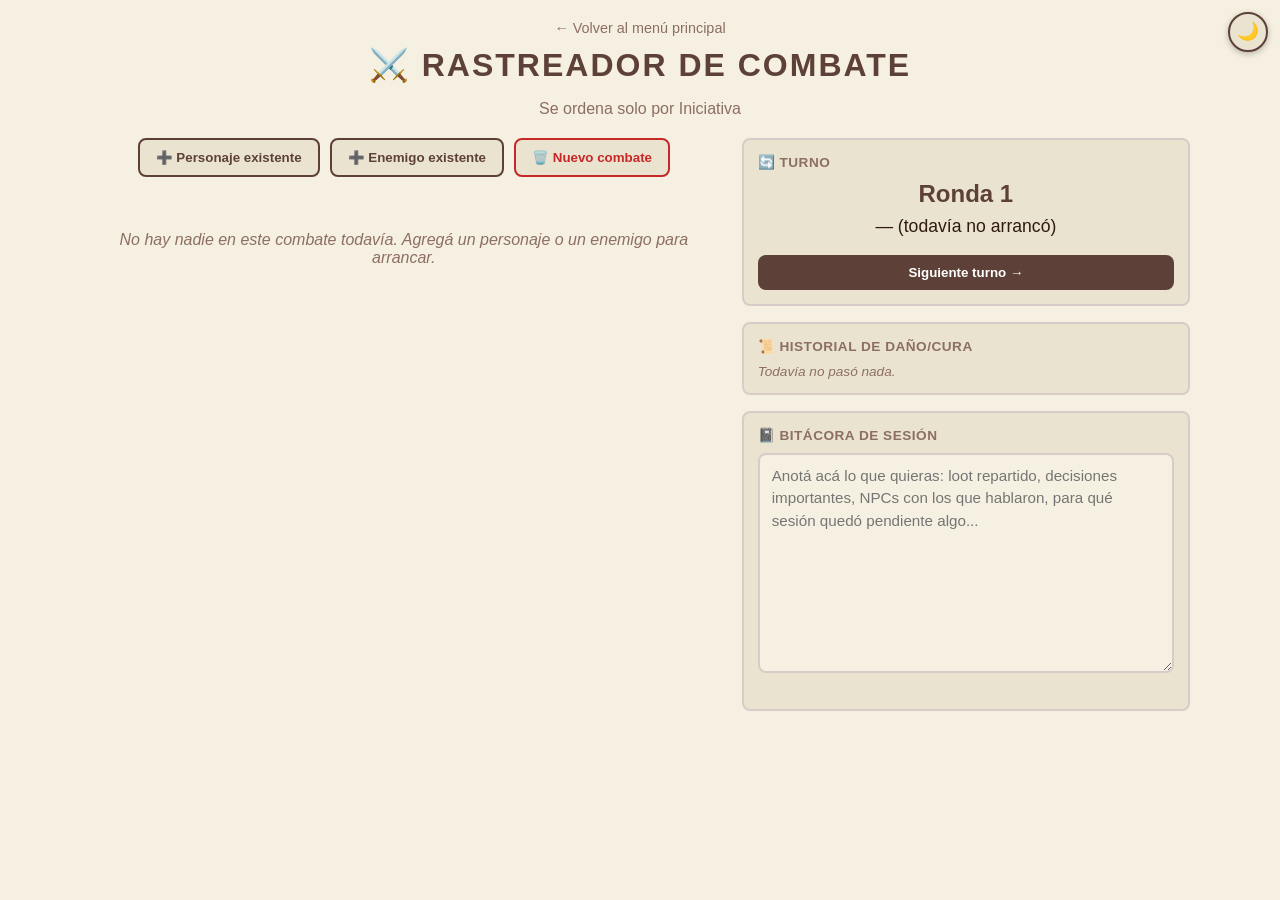
==== commit 3ceb6770: "Major Update" ====
--- a/combate.html
+++ b/combate.html
@@ -5,6 +5,16 @@
     <meta name="viewport" content="width=device-width, initial-scale=1.0">
     <title>Rastreador de Combate - DnD 5e</title>
     <link rel="stylesheet" href="estilos.css">
+    <script>
+        // Aplica el tema guardado ANTES de pintar la página (evita el flash del tema por defecto).
+        (function () {
+            try {
+                if (localStorage.getItem('tema') === 'oscuro') {
+                    document.documentElement.setAttribute('data-theme', 'dark');
+                }
+            } catch (e) {}
+        })();
+    </script>
     <style>
         /* ===== Layout propio del rastreador de combate ===== */
         body { display: block; padding: 20px 12px; }
@@ -114,6 +124,34 @@
             font-size: 0.85rem;
         }
 
+        #bitacora-texto {
+            width: 100%;
+            box-sizing: border-box;
+            min-height: 220px;
+            resize: vertical;
+            padding: 10px 12px;
+            border: 2px solid var(--border-color);
+            border-radius: var(--border-radius);
+            background-color: var(--bg-color);
+            color: var(--text-color);
+            font-family: inherit;
+            font-size: 0.95rem;
+            line-height: 1.5;
+        }
+
+        #bitacora-texto:focus {
+            outline: none;
+            border-color: var(--accent-color);
+        }
+
+        .bitacora-guardado {
+            font-size: 0.75rem;
+            color: var(--text-muted);
+            text-align: right;
+            min-height: 1.2em;
+            margin-top: 4px;
+        }
+
         .combatiente-card.turno-activo {
             border-color: var(--accent-color);
             box-shadow: 0 0 0 2px var(--accent-color);
@@ -526,9 +564,52 @@
         }
 
         .volver-link:hover { color: var(--accent-color); }
+
+        /* ===== Ajustes de tema oscuro para los rojos/verdes fijos de esta página =====
+           Los que van sobre un fondo blanco/de color fijo (ej. botones ".btn-borrar:hover"
+           con fondo rojo sólido y texto blanco) ya funcionan igual en cualquier tema y no
+           necesitan nada acá — esto es solo para los que son texto/borde suelto sobre un
+           fondo que SÍ cambia con el tema (--card-bg, --bg-color). */
+        html[data-theme="dark"] .combate-toolbar button.btn-borrar {
+            border-color: #ef5350;
+            color: #ef5350;
+        }
+        html[data-theme="dark"] .btn-quitar:hover {
+            color: #ef5350;
+        }
+        html[data-theme="dark"] label[style^="color: #c62828"] {
+            color: #ef5350 !important;
+        }
+        html[data-theme="dark"] label[style^="color: #2e7d32"] {
+            color: #66bb6a !important;
+        }
     </style>
 </head>
 <body>
+    <button type="button" id="btn-tema" class="btn-tema" title="Cambiar tema">🌙</button>
+    <script>
+        // Toggle de tema claro/oscuro (mismo patrón en todas las páginas de la app).
+        (function () {
+            var btn = document.getElementById('btn-tema');
+            function actualizarIconoTema() {
+                var oscuro = document.documentElement.getAttribute('data-theme') === 'dark';
+                btn.textContent = oscuro ? '☀️' : '🌙';
+                btn.title = oscuro ? 'Cambiar a tema claro' : 'Cambiar a tema oscuro';
+            }
+            actualizarIconoTema();
+            btn.addEventListener('click', function () {
+                var oscuro = document.documentElement.getAttribute('data-theme') === 'dark';
+                if (oscuro) {
+                    document.documentElement.removeAttribute('data-theme');
+                    localStorage.setItem('tema', 'claro');
+                } else {
+                    document.documentElement.setAttribute('data-theme', 'dark');
+                    localStorage.setItem('tema', 'oscuro');
+                }
+                actualizarIconoTema();
+            });
+        })();
+    </script>
     <div class="combate-container">
         <a href="index.html" class="volver-link" style="margin-top: 0; margin-bottom: 10px;">← Volver al menú principal</a>
         <div class="combate-header">
@@ -558,6 +639,12 @@
                 <div class="panel-lateral panel-historial">
                     <div class="panel-titulo">📜 Historial de daño/cura</div>
                     <div id="historial-lista" class="historial-lista"></div>
+                </div>
+
+                <div class="panel-lateral panel-bitacora">
+                    <div class="panel-titulo">📓 Bitácora de sesión</div>
+                    <textarea id="bitacora-texto" placeholder="Anotá acá lo que quieras: loot repartido, decisiones importantes, NPCs con los que hablaron, para qué sesión quedó pendiente algo..."></textarea>
+                    <div id="bitacora-guardado" class="bitacora-guardado"></div>
                 </div>
             </div>
         </div>
@@ -589,9 +676,11 @@
         </div>
     </div>
 
-    <!-- ===== Modal de Vida (mismo estilo/clases que el de cada ficha) ===== -->
+    <!-- ===== Modal de Vida =====
+         El daño/cura se tipea y se aplica de una — así el historial de combate registra un
+         solo cambio neto (ej. "-16 HP") en vez de una entrada por cada click de +/-1 o +/-5. -->
     <div id="hp-modal" class="modal">
-        <div class="modal-content">
+        <div class="modal-content form-modal">
             <span class="close-btn" data-close="hp-modal" style="position:absolute; top:10px; right:15px; cursor:pointer; font-size:1.5rem; color: var(--text-muted);">&times;</span>
             <h3 id="hp-modal-title" style="color: var(--accent-color); margin-top: 0; text-align:center;">Vida</h3>
             <div id="hp-display" style="text-align: center; font-size: 2rem; font-weight: bold; margin: 15px 0; color: var(--accent-color);"></div>
@@ -599,12 +688,19 @@
                 <div id="hp-bar-fill" style="background-color: #2e7d32; height: 100%; transition: width 0.3s ease, background-color 0.3s ease;"></div>
             </div>
             <div style="display: grid; grid-template-columns: 1fr 1fr; gap: 10px;">
-                <button class="hp-btn hp-damage" data-amount="-1">-1 HP</button>
-                <button class="hp-btn hp-heal" data-amount="1">+1 HP</button>
-                <button class="hp-btn hp-damage" data-amount="-5">-5 HP</button>
-                <button class="hp-btn hp-heal" data-amount="5">+5 HP</button>
-                <button class="hp-btn hp-damage" data-max-amount="-1">-1 Vida Máx.</button>
-                <button class="hp-btn hp-heal" data-max-amount="1">+1 Vida Máx.</button>
+                <div>
+                    <label for="hp-input-danio" style="color: #c62828;">Daño</label>
+                    <input type="number" id="hp-input-danio" min="0" value="0">
+                </div>
+                <div>
+                    <label for="hp-input-cura" style="color: #2e7d32;">Curación</label>
+                    <input type="number" id="hp-input-cura" min="0" value="0">
+                </div>
+            </div>
+            <button type="button" id="hp-aplicar-btn" class="btn-confirmar" style="width: 100%; padding: 10px; border: none; border-radius: var(--border-radius); font-weight: bold; cursor: pointer; color: white; margin-top: 14px;">Aplicar</button>
+            <div style="display: grid; grid-template-columns: 1fr 1fr; gap: 10px; margin-top: 18px;">
+                <button type="button" class="hp-btn hp-damage" data-max-amount="-1">-1 Vida Máx.</button>
+                <button type="button" class="hp-btn hp-heal" data-max-amount="1">+1 Vida Máx.</button>
             </div>
         </div>
     </div>
--- a/estilos.css
+++ b/estilos.css
@@ -2,6 +2,7 @@
 :root {
     --bg-color: #f5f0e1;
     --card-bg: #eae3d0;
+    --btn-bg: #fbf9f4;
     --accent-color: #5d4037;
     --accent-hover: #795548;
     --text-color: #2e1a10;
@@ -9,6 +10,36 @@
     --border-color: #d7ccc8;
     --border-radius: 8px;
 }
+
+/* ===== Tema oscuro (toggle 🌙/☀️ en cada página, guardado en localStorage["tema"]) =====
+   Misma paleta "pergamino" pero invertida a marrones bien oscuros con acento cobrizo/dorado,
+   en vez de un gris genérico — para mantener la identidad visual de la app.
+   --accent-color acá es un compromiso: se usa TANTO de fondo de botón con texto blanco
+   (necesita ser bastante oscuro para que el blanco contraste) COMO de texto/borde sobre el
+   fondo oscuro de página (necesita ser bastante claro para contrastar ahí) — un cobrizo medio
+   funciona razonablemente en los dos roles sin quedar perfecto en ninguno. */
+html[data-theme="dark"] {
+    --bg-color: #1b140f;
+    --card-bg: #2a2018;
+    --btn-bg: #362a1e;
+    --accent-color: #b8763f;
+    --accent-hover: #cf8f54;
+    --text-color: #ece3d6;
+    --text-muted: #a99885;
+    --border-color: #4a3a2c;
+}
+
+/* Colores de texto inyectados como estilo inline por script.js (línea celeste de
+   acción/distancia/duración, texto de daño/curación en modales, "Percepción P." en rojo
+   oscuro) que no pasan por variables CSS: quedaban demasiado oscuros/poco visibles sobre el
+   nuevo fondo oscuro, así que se los reemplaza acá por versiones más claras. El selector
+   usa [style^="..."] (el color es siempre la primera propiedad en esos estilos inline
+   puntuales) para no pisar por accidente ningún "background-color" que contenga el mismo
+   texto (ej. "background-color: #2e7d32" también contiene la substring "color: #2e7d32"). */
+html[data-theme="dark"] [style^="color: #0277bd"] { color: #4fc3f7 !important; }
+html[data-theme="dark"] [style^="color: #2e7d32"] { color: #66bb6a !important; }
+html[data-theme="dark"] [style^="color: #c62828"] { color: #ef5350 !important; }
+html[data-theme="dark"] [style^="color: #8b0000"] { color: #ef5350 !important; }
 
 * {
     box-sizing: border-box;
@@ -123,7 +154,7 @@
 }
 
 .skill-btn {
-    background-color: #fbf9f4;
+    background-color: var(--btn-bg);
     color: var(--text-color);
     border: 1px solid var(--border-color);
     padding: 12px;
@@ -502,7 +533,10 @@
 .skill-btn.modificado:hover {
     background-color: #b39ddb !important; /* Violeta claro */
     border-color: #6a1b9a !important;
-    color: var(--text-color) !important;
+    /* Fondo fijo y clarito (no sigue el tema oscuro a propósito, es un "flash" de hover) -
+       por eso el texto queda con un color oscuro fijo en vez de var(--text-color), que en
+       tema oscuro sería claro y quedaría ilegible sobre este fondo claro. */
+    color: #2e1a10 !important;
 }
 
 .skill-btn.proficient:hover .skill-mod,
@@ -533,7 +567,10 @@
 
 .skill-btn.proficient:hover span,
 .skill-btn.modificado:hover span {
-    color: var(--text-color) !important;
+    /* Fondo fijo y clarito (no sigue el tema oscuro a propósito, es un "flash" de hover) -
+       por eso el texto queda con un color oscuro fijo en vez de var(--text-color), que en
+       tema oscuro sería claro y quedaría ilegible sobre este fondo claro. */
+    color: #2e1a10 !important;
 }
 
 /* En tablets y celulares: Modificadores y Salvaciones en grid 2x3 */
@@ -603,7 +640,10 @@
 .skill-btn.velocidad-reducida:hover {
     background-color: #ffcdd2 !important;
     border-color: #c62828 !important;
-    color: var(--text-color) !important;
+    /* Fondo fijo y clarito (no sigue el tema oscuro a propósito, es un "flash" de hover) -
+       por eso el texto queda con un color oscuro fijo en vez de var(--text-color), que en
+       tema oscuro sería claro y quedaría ilegible sobre este fondo claro. */
+    color: #2e1a10 !important;
 }
 
 .skill-btn.velocidad-reducida:hover .skill-mod {
@@ -612,7 +652,10 @@
 }
 
 .skill-btn.velocidad-reducida:hover span {
-    color: var(--text-color) !important;
+    /* Fondo fijo y clarito (no sigue el tema oscuro a propósito, es un "flash" de hover) -
+       por eso el texto queda con un color oscuro fijo en vez de var(--text-color), que en
+       tema oscuro sería claro y quedaría ilegible sobre este fondo claro. */
+    color: #2e1a10 !important;
 }
 
 /* Color del tile de Vida según % actual — jugadores (personaje.html) Y enemigos
@@ -631,7 +674,10 @@
 .skill-btn.vida-full:hover {
     background-color: #a5d6a7 !important;
     border-color: #1b5e20 !important;
-    color: var(--text-color) !important;
+    /* Fondo fijo y clarito (no sigue el tema oscuro a propósito, es un "flash" de hover) -
+       por eso el texto queda con un color oscuro fijo en vez de var(--text-color), que en
+       tema oscuro sería claro y quedaría ilegible sobre este fondo claro. */
+    color: #2e1a10 !important;
 }
 .skill-btn.vida-full:hover .skill-mod {
     background-color: #1b5e20 !important;
@@ -648,7 +694,10 @@
 .skill-btn.vida-baja:hover {
     background-color: #fff59d !important;
     border-color: #f9a825 !important;
-    color: var(--text-color) !important;
+    /* Fondo fijo y clarito (no sigue el tema oscuro a propósito, es un "flash" de hover) -
+       por eso el texto queda con un color oscuro fijo en vez de var(--text-color), que en
+       tema oscuro sería claro y quedaría ilegible sobre este fondo claro. */
+    color: #2e1a10 !important;
 }
 .skill-btn.vida-baja:hover .skill-mod {
     background-color: #f9a825 !important;
@@ -665,7 +714,10 @@
 .skill-btn.vida-critica:hover {
     background-color: #ffcc80 !important;
     border-color: #ef6c00 !important;
-    color: var(--text-color) !important;
+    /* Fondo fijo y clarito (no sigue el tema oscuro a propósito, es un "flash" de hover) -
+       por eso el texto queda con un color oscuro fijo en vez de var(--text-color), que en
+       tema oscuro sería claro y quedaría ilegible sobre este fondo claro. */
+    color: #2e1a10 !important;
 }
 .skill-btn.vida-critica:hover .skill-mod {
     background-color: #ef6c00 !important;
@@ -682,10 +734,41 @@
 .skill-btn.vida-muy-critica:hover {
     background-color: #ffcdd2 !important;
     border-color: #c62828 !important;
-    color: var(--text-color) !important;
+    /* Fondo fijo y clarito (no sigue el tema oscuro a propósito, es un "flash" de hover) -
+       por eso el texto queda con un color oscuro fijo en vez de var(--text-color), que en
+       tema oscuro sería claro y quedaría ilegible sobre este fondo claro. */
+    color: #2e1a10 !important;
 }
 .skill-btn.vida-muy-critica:hover .skill-mod {
     background-color: #c62828 !important;
     color: white !important;
 }
 
+
+/* ===== Botón flotante de tema claro/oscuro (toggle, esquina superior derecha) =====
+   Mismo botón en todas las páginas de la app — ver el <script> chiquito al lado de cada
+   <button id="btn-tema"> en el HTML para la lógica de guardado en localStorage["tema"]. */
+.btn-tema {
+    position: fixed;
+    top: 12px;
+    right: 12px;
+    z-index: 50;
+    width: 40px;
+    height: 40px;
+    border-radius: 50%;
+    border: 2px solid var(--accent-color);
+    background-color: var(--card-bg);
+    color: var(--text-color);
+    font-size: 1.1rem;
+    line-height: 1;
+    cursor: pointer;
+    display: flex;
+    align-items: center;
+    justify-content: center;
+    box-shadow: 0 2px 6px rgba(0,0,0,0.25);
+    transition: background-color 0.2s ease;
+}
+
+.btn-tema:hover {
+    background-color: var(--accent-color);
+}
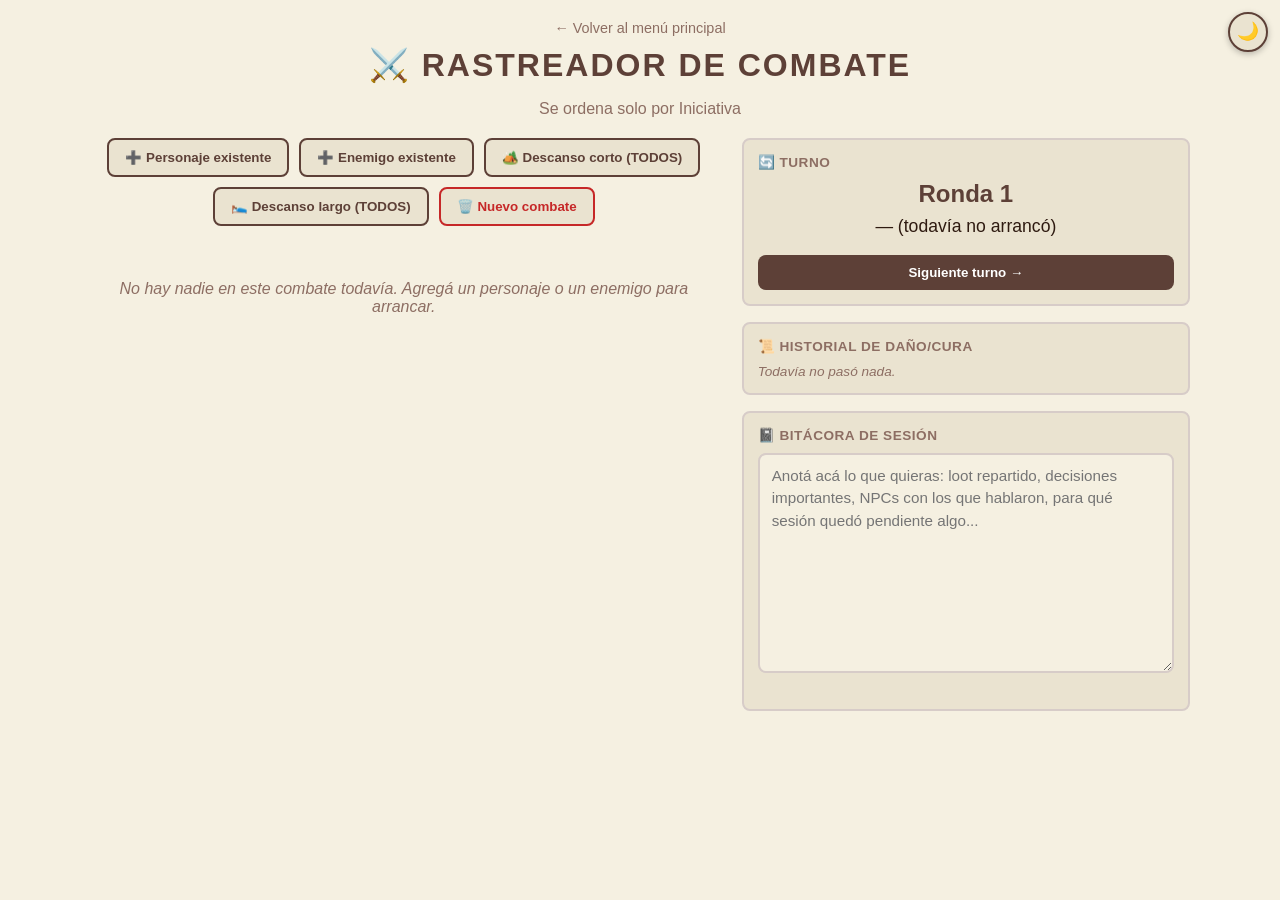
==== commit b966b613: "Mejoras" ====
--- a/combate.html
+++ b/combate.html
@@ -115,8 +115,49 @@
             border-left: 3px solid var(--border-color);
         }
 
-        .historial-item.dano { border-left-color: #c62828; }
-        .historial-item.cura { border-left-color: #2e7d32; }
+        .historial-item.dano { border-left-color: var(--rojo-fill); }
+        .historial-item.cura { border-left-color: var(--verde-fill); }
+        .historial-item.vidamax { border-left-color: var(--violeta-texto); }
+        .historial-item.ca { border-left-color: var(--azul-fill); }
+
+        /* Divisor neutral de ronda: una línea gris centrada, para poder ubicar de un vistazo
+           dónde terminó una ronda y empezó la siguiente al mirar el log para atrás. */
+        .historial-divisor {
+            display: flex;
+            align-items: center;
+            gap: 8px;
+            color: var(--text-muted);
+            font-size: 0.7rem;
+            font-weight: bold;
+            text-transform: uppercase;
+            letter-spacing: 0.03em;
+            margin: 2px 0;
+        }
+        .historial-divisor::before,
+        .historial-divisor::after {
+            content: '';
+            flex: 1;
+            height: 1px;
+            background-color: var(--border-color);
+        }
+
+        /* Punto de color: quién es (aliado = jugador/familiar, rival = enemigo/manual).
+           Independiente del borde rojo/verde de daño/cura, que ya indica QUÉ pasó. */
+        .historial-dot {
+            display: inline-block;
+            width: 8px;
+            height: 8px;
+            border-radius: 50%;
+            margin-right: 6px;
+            vertical-align: middle;
+        }
+        .historial-dot.aliado { background-color: var(--azul-fill); }
+        .historial-dot.rival { background-color: var(--naranja-fill); }
+
+        .historial-caida {
+            color: var(--rojo-fill);
+            font-weight: bold;
+        }
 
         .historial-vacio {
             color: var(--text-muted);
@@ -183,6 +224,70 @@
             border-color: var(--accent-color);
         }
 
+        /* Salvaciones de muerte (jugador a 0 HP) */
+        .muerte-row {
+            display: flex;
+            align-items: center;
+            flex-wrap: wrap;
+            gap: 8px;
+            padding: 0 14px 12px 14px;
+            font-size: 0.85rem;
+        }
+
+        .muerte-estado {
+            font-weight: bold;
+            color: var(--text-muted);
+        }
+
+        .muerte-estado.estable { color: var(--verde-fill); }
+        .muerte-estado.muerto { color: var(--rojo-fill); }
+
+        .muerte-pips {
+            display: inline-flex;
+            gap: 3px;
+        }
+
+        .muerte-pip {
+            display: inline-flex;
+            align-items: center;
+            justify-content: center;
+            width: 20px;
+            height: 20px;
+            border-radius: 50%;
+            border: 1.5px solid var(--border-color);
+            font-size: 0.75rem;
+            cursor: pointer;
+            color: var(--text-muted);
+            background-color: var(--bg-color);
+        }
+
+        /* Antes de tildarlos, un pip de "acierto" y uno de "fallo" se veían idénticos (mismo
+           círculo gris con un "○"), así que había que fijarse bien en cuál de las dos filas
+           estabas tocando. Se pintan de un pastel MUY suave (nunca tan fuerte como el estado
+           "lleno") de la familia de color que van a tomar al marcarse, para que se distingan
+           de un vistazo sin que compita visualmente con el pip ya tildado. */
+        .muerte-pip.exitos:not(.lleno) {
+            background-color: var(--verde-pastel-bg);
+            border-color: var(--verde-pastel-bg);
+        }
+
+        .muerte-pip.fallos:not(.lleno) {
+            background-color: var(--rojo-pastel-bg);
+            border-color: var(--rojo-pastel-bg);
+        }
+
+        .muerte-pip.exitos.lleno {
+            background-color: var(--verde-fill);
+            border-color: var(--verde-fill);
+            color: white;
+        }
+
+        .muerte-pip.fallos.lleno {
+            background-color: var(--rojo-fill);
+            border-color: var(--rojo-fill);
+            color: white;
+        }
+
         .combate-header {
             text-align: center;
             margin-bottom: 20px;
@@ -218,12 +323,12 @@
         }
 
         .combate-toolbar button.btn-borrar {
-            border-color: #c62828;
-            color: #c62828;
+            border-color: var(--rojo-fill);
+            color: var(--rojo-fill);
         }
 
         .combate-toolbar button.btn-borrar:hover {
-            background-color: #c62828;
+            background-color: var(--rojo-fill);
             color: white;
         }
 
@@ -287,7 +392,7 @@
         }
 
         .btn-quitar:hover {
-            color: #c62828;
+            color: var(--rojo-fill);
             background-color: rgba(198, 40, 40, 0.1);
         }
 
@@ -352,6 +457,15 @@
             margin-bottom: 2px;
         }
 
+        /* Marca chica al lado de Vida/CA cuando hay un bono TEMPORAL de combate activo (ver
+           "Bonos temporales de combate" en combate.js) — para notar de un vistazo que ese número
+           no es el de la ficha real, sin tener que abrir el modal. */
+        .stat-bono {
+            font-size: 0.7rem;
+            font-weight: normal;
+            color: var(--text-muted);
+        }
+
         .combatiente-familiar {
             margin-left: 22px;
             border-style: dashed;
@@ -446,8 +560,8 @@
             color: white;
         }
 
-        .ranura-row .ranura-mas { background-color: #2e7d32; }
-        .ranura-row .ranura-menos { background-color: #c62828; }
+        .ranura-row .ranura-mas { background-color: var(--verde-fill); }
+        .ranura-row .ranura-menos { background-color: var(--rojo-fill); }
 
         .ranura-row .ranura-cantidad {
             min-width: 40px;
@@ -552,7 +666,7 @@
 
         .btn-cancelar { background-color: var(--text-muted); }
         .btn-confirmar { background-color: var(--accent-color); }
-        .btn-peligro { background-color: #c62828; }
+        .btn-peligro { background-color: var(--rojo-fill); }
 
         .volver-link {
             display: block;
@@ -565,24 +679,11 @@
 
         .volver-link:hover { color: var(--accent-color); }
 
-        /* ===== Ajustes de tema oscuro para los rojos/verdes fijos de esta página =====
-           Los que van sobre un fondo blanco/de color fijo (ej. botones ".btn-borrar:hover"
-           con fondo rojo sólido y texto blanco) ya funcionan igual en cualquier tema y no
-           necesitan nada acá — esto es solo para los que son texto/borde suelto sobre un
-           fondo que SÍ cambia con el tema (--card-bg, --bg-color). */
-        html[data-theme="dark"] .combate-toolbar button.btn-borrar {
-            border-color: #ef5350;
-            color: #ef5350;
-        }
-        html[data-theme="dark"] .btn-quitar:hover {
-            color: #ef5350;
-        }
-        html[data-theme="dark"] label[style^="color: #c62828"] {
-            color: #ef5350 !important;
-        }
-        html[data-theme="dark"] label[style^="color: #2e7d32"] {
-            color: #66bb6a !important;
-        }
+        /* Las etiquetas "Daño"/"Curación" del modal de Vida son texto suelto con color fijo
+           inline (ver más abajo en el <body>) — se resuelven con las mismas variables que el
+           resto de la app en vez de un hex fijo, así no hace falta un override aparte por tema. */
+        label[style^="color: #c62828"] { color: var(--rojo-fill) !important; }
+        label[style^="color: #2e7d32"] { color: var(--verde-fill) !important; }
     </style>
 </head>
 <body>
@@ -622,6 +723,8 @@
                 <div class="combate-toolbar">
                     <button id="btn-agregar-personaje">➕ Personaje existente</button>
                     <button id="btn-agregar-enemigo">➕ Enemigo existente</button>
+                    <button id="btn-descanso-corto-todos">🏕️ Descanso corto (TODOS)</button>
+                    <button id="btn-descanso-largo-todos">🛌 Descanso largo (TODOS)</button>
                     <button id="btn-borrar-combate" class="btn-borrar">🗑️ Nuevo combate</button>
                 </div>
 
@@ -685,7 +788,7 @@
             <h3 id="hp-modal-title" style="color: var(--accent-color); margin-top: 0; text-align:center;">Vida</h3>
             <div id="hp-display" style="text-align: center; font-size: 2rem; font-weight: bold; margin: 15px 0; color: var(--accent-color);"></div>
             <div id="hp-bar-container" style="background-color: #d7ccc8; border-radius: 10px; height: 20px; overflow: hidden; margin-bottom: 20px;">
-                <div id="hp-bar-fill" style="background-color: #2e7d32; height: 100%; transition: width 0.3s ease, background-color 0.3s ease;"></div>
+                <div id="hp-bar-fill" style="background-color: var(--vida-full-fill); height: 100%; transition: width 0.3s ease, background-color 0.3s ease;"></div>
             </div>
             <div style="display: grid; grid-template-columns: 1fr 1fr; gap: 10px;">
                 <div>
@@ -698,9 +801,26 @@
                 </div>
             </div>
             <button type="button" id="hp-aplicar-btn" class="btn-confirmar" style="width: 100%; padding: 10px; border: none; border-radius: var(--border-radius); font-weight: bold; cursor: pointer; color: white; margin-top: 14px;">Aplicar</button>
-            <div style="display: grid; grid-template-columns: 1fr 1fr; gap: 10px; margin-top: 18px;">
-                <button type="button" class="hp-btn hp-damage" data-max-amount="-1">-1 Vida Máx.</button>
-                <button type="button" class="hp-btn hp-heal" data-max-amount="1">+1 Vida Máx.</button>
+
+            <!-- Vida Máxima TEMPORAL: bono aparte del máximo real (Aid, un debuff, etc.) que se
+                 borra solo en cualquier descanso corto o largo — nunca toca la ficha permanente. -->
+            <div id="hp-max-temp-bloque" style="margin-top: 20px; padding-top: 16px; border-top: 1px solid var(--border-color);">
+                <div style="font-size: 0.85rem; font-weight: bold; color: var(--accent-color); margin-bottom: 4px;">Vida Máxima temporal</div>
+                <div id="hp-max-bono-info" style="font-size: 0.75rem; color: var(--text-muted); margin-bottom: 8px;"></div>
+                <div style="display: grid; grid-template-columns: 1fr 1fr; gap: 10px;">
+                    <div>
+                        <label for="hp-max-input-sumar" style="color: #2e7d32;">Sumar</label>
+                        <input type="number" id="hp-max-input-sumar" min="0" value="0">
+                    </div>
+                    <div>
+                        <label for="hp-max-input-restar" style="color: #c62828;">Restar</label>
+                        <input type="number" id="hp-max-input-restar" min="0" value="0">
+                    </div>
+                </div>
+                <div style="display: grid; grid-template-columns: 2fr 1fr; gap: 10px; margin-top: 10px;">
+                    <button type="button" id="hp-max-aplicar-btn" class="hp-btn" style="background-color: var(--accent-color); color: white;">Aplicar</button>
+                    <button type="button" id="hp-quitar-bono" class="hp-btn" style="display:none;">Quitar bono</button>
+                </div>
             </div>
         </div>
     </div>
@@ -710,10 +830,24 @@
         <div class="modal-content">
             <span class="close-btn" data-close="ca-modal" style="position:absolute; top:10px; right:15px; cursor:pointer; font-size:1.5rem; color: var(--text-muted);">&times;</span>
             <h3 id="ca-modal-title" style="color: var(--accent-color); margin-top: 0; text-align:center;">Clase de Armadura</h3>
-            <div id="ca-display" style="text-align: center; font-size: 3rem; font-weight: bold; margin: 20px 0; color: var(--accent-color);"></div>
-            <div style="display: grid; grid-template-columns: 1fr 1fr; gap: 10px; margin-bottom: 10px;">
-                <button class="hp-btn hp-damage" data-ca-amount="-1">-1</button>
-                <button class="hp-btn hp-heal" data-ca-amount="1">+1</button>
+            <div id="ca-display" style="text-align: center; font-size: 3rem; font-weight: bold; margin: 12px 0 4px 0; color: var(--accent-color);"></div>
+            <div id="ca-bono-info" style="text-align:center; font-size: 0.75rem; color: var(--text-muted); margin-bottom: 16px;"></div>
+
+            <!-- CA TEMPORAL: mismo patrón que Vida Máxima temporal (Shield of Faith, un debuff de
+                 CA, etc.) — se borra sola en cualquier descanso, nunca toca la CA real guardada. -->
+            <div style="display: grid; grid-template-columns: 1fr 1fr; gap: 10px;">
+                <div>
+                    <label for="ca-input-sumar" style="color: #2e7d32;">Sumar</label>
+                    <input type="number" id="ca-input-sumar" min="0" value="0">
+                </div>
+                <div>
+                    <label for="ca-input-restar" style="color: #c62828;">Restar</label>
+                    <input type="number" id="ca-input-restar" min="0" value="0">
+                </div>
+            </div>
+            <div style="display: grid; grid-template-columns: 2fr 1fr; gap: 10px; margin-top: 10px; margin-bottom: 10px;">
+                <button type="button" id="ca-aplicar-btn" class="hp-btn" style="background-color: var(--accent-color); color: white;">Aplicar</button>
+                <button type="button" id="ca-quitar-bono" class="hp-btn" style="display:none;">Quitar bono</button>
             </div>
             <button id="ca-reset" class="hp-btn" style="width: 100%; background-color: var(--accent-color); color: white;">Restaurar valor original</button>
         </div>
--- a/estilos.css
+++ b/estilos.css
@@ -9,6 +9,25 @@
     --text-muted: #8d6e63;
     --border-color: #d7ccc8;
     --border-radius: 8px;
+
+    /* Colores "de identidad" reutilizados en toda la app (vida por %, proficiency,
+       botones de daño/cura, contadores de turno agotados, etc.) — variables para que el
+       tema oscuro pueda pastelizarlos sin tener que tocar cada regla que los usa. */
+    --violeta-fill: #6a1b9a;   /* fondo de badge/botón lleno con texto blanco encima */
+    --violeta-texto: #6a1b9a;  /* borde o texto directo sobre el fondo de la página/card */
+    --rojo-fill: #c62828;
+    --verde-fill: #2e7d32;
+    --amarillo-fill: #f9a825;
+    --naranja-fill: #ef6c00;
+    --gris-fill: #616161;
+    --azul-fill: #1976d2;
+    --vida-full-fill: #1b5e20; /* verde más oscuro que --verde-fill, a propósito (vida al máximo) */
+
+    /* Versiones MUY suaves de verde/rojo, solo para fondos (nunca texto) — usadas en los pips de
+       salvación de muerte sin marcar todavía, para que se note de un vistazo cuál es de acierto y
+       cuál de fallo antes de tocarlos, sin competir con el verde/rojo "lleno" ya tildado. */
+    --verde-pastel-bg: #dcedc8;
+    --rojo-pastel-bg: #f8d7da;
 }
 
 /* ===== Tema oscuro (toggle 🌙/☀️ en cada página, guardado en localStorage["tema"]) =====
@@ -17,7 +36,12 @@
    --accent-color acá es un compromiso: se usa TANTO de fondo de botón con texto blanco
    (necesita ser bastante oscuro para que el blanco contraste) COMO de texto/borde sobre el
    fondo oscuro de página (necesita ser bastante claro para contrastar ahí) — un cobrizo medio
-   funciona razonablemente en los dos roles sin quedar perfecto en ninguno. */
+   funciona razonablemente en los dos roles sin quedar perfecto en ninguno.
+   Los "colores de identidad" de abajo siguen la misma idea que pidió el usuario explícitamente:
+   mismo tono/familia (rojo sigue siendo rojo, violeta sigue siendo violeta) pero una versión
+   más clara/pastel — un color oscuro y saturado sobre un fondo de página YA oscuro se pierde
+   y obliga a forzar la vista; una versión más clara del mismo tono se destaca sin quedar
+   "gritón" como sería usar el tono de tema claro tal cual. */
 html[data-theme="dark"] {
     --bg-color: #1b140f;
     --card-bg: #2a2018;
@@ -27,19 +51,54 @@
     --text-color: #ece3d6;
     --text-muted: #a99885;
     --border-color: #4a3a2c;
+
+    --violeta-fill: #9161b8;
+    --violeta-texto: #d7aee8;
+    --rojo-fill: #e0645f;
+    --verde-fill: #5fb768;
+    --amarillo-fill: #f4c04d;
+    --naranja-fill: #f0964d;
+    --gris-fill: #9e9e9e;
+    --azul-fill: #64b5f6;
+    --vida-full-fill: #5fb768;
+
+    --verde-pastel-bg: #2e4a30;
+    --rojo-pastel-bg: #4a2c2c;
 }
 
 /* Colores de texto inyectados como estilo inline por script.js (línea celeste de
    acción/distancia/duración, texto de daño/curación en modales, "Percepción P." en rojo
-   oscuro) que no pasan por variables CSS: quedaban demasiado oscuros/poco visibles sobre el
-   nuevo fondo oscuro, así que se los reemplaza acá por versiones más claras. El selector
-   usa [style^="..."] (el color es siempre la primera propiedad en esos estilos inline
-   puntuales) para no pisar por accidente ningún "background-color" que contenga el mismo
-   texto (ej. "background-color: #2e7d32" también contiene la substring "color: #2e7d32"). */
+   oscuro, texto de Maestría de Arma en violeta) que no pasan por variables CSS: quedaban
+   demasiado oscuros/poco visibles sobre el nuevo fondo oscuro, así que se los reemplaza acá
+   por las mismas versiones pastel que usa el resto de la app (--rojo-fill/--verde-fill/
+   --violeta-texto). El selector usa [style^="..."] (el color es siempre la primera propiedad
+   en esos estilos inline puntuales) para no pisar por accidente ningún "background-color" que
+   contenga el mismo texto (ej. "background-color: #2e7d32" también contiene la substring
+   "color: #2e7d32"). */
 html[data-theme="dark"] [style^="color: #0277bd"] { color: #4fc3f7 !important; }
-html[data-theme="dark"] [style^="color: #2e7d32"] { color: #66bb6a !important; }
-html[data-theme="dark"] [style^="color: #c62828"] { color: #ef5350 !important; }
-html[data-theme="dark"] [style^="color: #8b0000"] { color: #ef5350 !important; }
+html[data-theme="dark"] [style^="color: #2e7d32"] { color: var(--verde-fill) !important; }
+html[data-theme="dark"] [style^="color: #c62828"] { color: var(--rojo-fill) !important; }
+html[data-theme="dark"] [style^="color: #8b0000"] { color: var(--rojo-fill) !important; }
+html[data-theme="dark"] [style^="color:#6a1b9a"] { color: var(--violeta-texto) !important; }
+html[data-theme="dark"] [style^="color: #6a1b9a"] { color: var(--violeta-texto) !important; }
+
+/* Badges/botones con fondo violeta lleno + texto blanco generados inline por script.js
+   (daño de hechizo/arma, cantidad de inventario, ítems de lista "¿Qué puedo usar?", etc.) —
+   dos variantes de selector porque algunos strings de estilo llevan espacio después de
+   los ":" y otros no. */
+html[data-theme="dark"] [style*="background-color: #6a1b9a"] { background-color: var(--violeta-fill) !important; }
+html[data-theme="dark"] [style*="background-color:#6a1b9a"] { background-color: var(--violeta-fill) !important; }
+
+/* Mismo criterio para badges verdes llenos ("✓ Equipado", bono de ataque de un arma
+   mágica, badges de bono de arma en enemigo.js). */
+html[data-theme="dark"] [style*="background-color: #2e7d32"] { background-color: var(--verde-fill) !important; }
+html[data-theme="dark"] [style*="background-color:#2e7d32"] { background-color: var(--verde-fill) !important; }
+
+/* Botón "Usar X" del modal de hechizo/habilidad/arma: script.js le pone #6a1b9a como color
+   de fondo "activo" por default (y gris #999 cuando está deshabilitado) — acá se apunta al
+   estado habilitado con :not(:disabled) en vez de intentar matchear el string de estilo, que
+   puede llegar serializado como rgb(...) según el navegador. */
+html[data-theme="dark"] #use-spell-btn:not(:disabled) { background-color: var(--violeta-fill) !important; }
 
 * {
     box-sizing: border-box;
@@ -280,11 +339,11 @@
 }
 
 .skill-btn.proficient {
-    border: 2px solid #6a1b9a !important; /* Borde violeta */
+    border: 2px solid var(--violeta-texto) !important; /* Borde violeta */
 }
 
 .skill-btn.proficient .skill-mod {
-    background-color: #6a1b9a !important; /* Fondo del numerito violeta */
+    background-color: var(--violeta-fill) !important; /* Fondo del numerito violeta */
     color: white !important;
 }
 
@@ -292,12 +351,12 @@
    doble dorado encima, para que se distinga de un vistazo sin agregar un color nuevo a la
    paleta. Requiere "proficiente" además de "experto" en el JSON (ver Estadisticas.js). */
 .skill-btn.experto {
-    border: 2px solid #6a1b9a !important;
+    border: 2px solid var(--violeta-texto) !important;
     box-shadow: 0 0 0 2px #c9a227 !important;
 }
 
 .skill-btn.experto .skill-mod {
-    background-color: #6a1b9a !important;
+    background-color: var(--violeta-fill) !important;
     color: #ffe9a8 !important; /* Numerito en dorado clarito sobre el fondo violeta */
 }
 
@@ -328,8 +387,8 @@
 
 /* Estilo específico para las etiquetas de hechizos en el título */
 .proficient {
-    color: #6a1b9a !important; /* Violeta */
-    border-color: #6a1b9a !important;
+    color: var(--violeta-texto) !important; /* Violeta */
+    border-color: var(--violeta-texto) !important;
 }
 
 /* Opcional: Para mejorar el espaciado en pantallas pequeñas */
@@ -455,7 +514,7 @@
     bottom: 30px;
     left: 50%;
     transform: translateX(-50%) translateY(100px);
-    background-color: #6a1b9a;
+    background-color: var(--violeta-fill);
     color: white;
     padding: 14px 28px;
     border-radius: var(--border-radius);
@@ -476,7 +535,7 @@
 
 /* Variante para advertencia (ranuras agotadas) */
 #toast.warning {
-    background-color: #c62828;
+    background-color: var(--rojo-fill);
 }
 
 @media print {
@@ -501,11 +560,11 @@
 }
 
 .hp-damage {
-    background-color: #c62828;
+    background-color: var(--rojo-fill);
 }
 
 .hp-heal {
-    background-color: #2e7d32;
+    background-color: var(--verde-fill);
 }
 
 /* Botón de Vida en el grid de estadísticas se ve clickeable */
@@ -520,11 +579,11 @@
 
 /* Estadística modificada (vida máx. o CA cambiados respecto al original) */
 .skill-btn.modificado {
-    border: 2px solid #6a1b9a !important;
+    border: 2px solid var(--violeta-texto) !important;
 }
 
 .skill-btn.modificado .skill-mod {
-    background-color: #6a1b9a !important;
+    background-color: var(--violeta-fill) !important;
     color: white !important;
 }
 
@@ -660,15 +719,16 @@
 
 /* Color del tile de Vida según % actual — jugadores (personaje.html) Y enemigos
    (enemigo.html), mismo criterio para los dos (resuelto en JS, acá solo el look de cada
-   clase): 50%-100% (incluido full) = verde oscuro, <50% = amarillo, <20% = naranja,
-   <5% = rojo — sin zona neutra, siempre hay una clase puesta. Se van encima de
-   ".modificado" a propósito (definidas después en el archivo): en combate importa más
-   saber que la vida está crítica AHORA que si el máximo fue modificado en algún momento. */
+   clase): 100%-66% = verde, 65%-36% = amarillo, 35%-15% = naranja, <15% (pero >0) = rojo,
+   y exactamente 0 = gris (vida-cero) — sin zona neutra, siempre hay una clase puesta. Se
+   van encima de ".modificado" a propósito (definidas después en el archivo): en combate
+   importa más saber que la vida está crítica AHORA que si el máximo fue modificado en
+   algún momento. */
 .skill-btn.vida-full {
-    border: 2px solid #1b5e20 !important;
+    border: 2px solid var(--vida-full-fill) !important;
 }
 .skill-btn.vida-full .skill-mod {
-    background-color: #1b5e20 !important;
+    background-color: var(--vida-full-fill) !important;
     color: white !important;
 }
 .skill-btn.vida-full:hover {
@@ -685,10 +745,10 @@
 }
 
 .skill-btn.vida-baja {
-    border: 2px solid #f9a825 !important;
+    border: 2px solid var(--amarillo-fill) !important;
 }
 .skill-btn.vida-baja .skill-mod {
-    background-color: #f9a825 !important;
+    background-color: var(--amarillo-fill) !important;
     color: #3e2723 !important;
 }
 .skill-btn.vida-baja:hover {
@@ -705,10 +765,10 @@
 }
 
 .skill-btn.vida-critica {
-    border: 2px solid #ef6c00 !important;
+    border: 2px solid var(--naranja-fill) !important;
 }
 .skill-btn.vida-critica .skill-mod {
-    background-color: #ef6c00 !important;
+    background-color: var(--naranja-fill) !important;
     color: white !important;
 }
 .skill-btn.vida-critica:hover {
@@ -725,10 +785,10 @@
 }
 
 .skill-btn.vida-muy-critica {
-    border: 2px solid #c62828 !important;
+    border: 2px solid var(--rojo-fill) !important;
 }
 .skill-btn.vida-muy-critica .skill-mod {
-    background-color: #c62828 !important;
+    background-color: var(--rojo-fill) !important;
     color: white !important;
 }
 .skill-btn.vida-muy-critica:hover {
@@ -744,31 +804,48 @@
     color: white !important;
 }
 
-
-/* ===== Botón flotante de tema claro/oscuro (toggle, esquina superior derecha) =====
-   Mismo botón en todas las páginas de la app — ver el <script> chiquito al lado de cada
-   <button id="btn-tema"> en el HTML para la lógica de guardado en localStorage["tema"]. */
-.btn-tema {
-    position: fixed;
-    top: 12px;
-    right: 12px;
-    z-index: 50;
-    width: 40px;
-    height: 40px;
-    border-radius: 50%;
-    border: 2px solid var(--accent-color);
-    background-color: var(--card-bg);
-    color: var(--text-color);
-    font-size: 1.1rem;
-    line-height: 1;
-    cursor: pointer;
-    display: flex;
-    align-items: center;
-    justify-content: center;
-    box-shadow: 0 2px 6px rgba(0,0,0,0.25);
-    transition: background-color 0.2s ease;
-}
-
-.btn-tema:hover {
-    background-color: var(--accent-color);
-}
+.skill-btn.vida-cero {
+    border: 2px solid var(--gris-fill) !important;
+}
+.skill-btn.vida-cero .skill-mod {
+    background-color: var(--gris-fill) !important;
+    color: white !important;
+}
+.skill-btn.vida-cero:hover {
+    background-color: #e0e0e0 !important;
+    border-color: #616161 !important;
+    color: #2e1a10 !important;
+}
+.skill-btn.vida-cero:hover .skill-mod {
+    background-color: #616161 !important;
+    color: white !important;
+}
+
+
+/* ===== Botón flotante de tema claro/oscuro (toggle, esquina superior derecha) =====
+   Mismo botón en todas las páginas de la app — ver el <script> chiquito al lado de cada
+   <button id="btn-tema"> en el HTML para la lógica de guardado en localStorage["tema"]. */
+.btn-tema {
+    position: fixed;
+    top: 12px;
+    right: 12px;
+    z-index: 50;
+    width: 40px;
+    height: 40px;
+    border-radius: 50%;
+    border: 2px solid var(--accent-color);
+    background-color: var(--card-bg);
+    color: var(--text-color);
+    font-size: 1.1rem;
+    line-height: 1;
+    cursor: pointer;
+    display: flex;
+    align-items: center;
+    justify-content: center;
+    box-shadow: 0 2px 6px rgba(0,0,0,0.25);
+    transition: background-color 0.2s ease;
+}
+
+.btn-tema:hover {
+    background-color: var(--accent-color);
+}
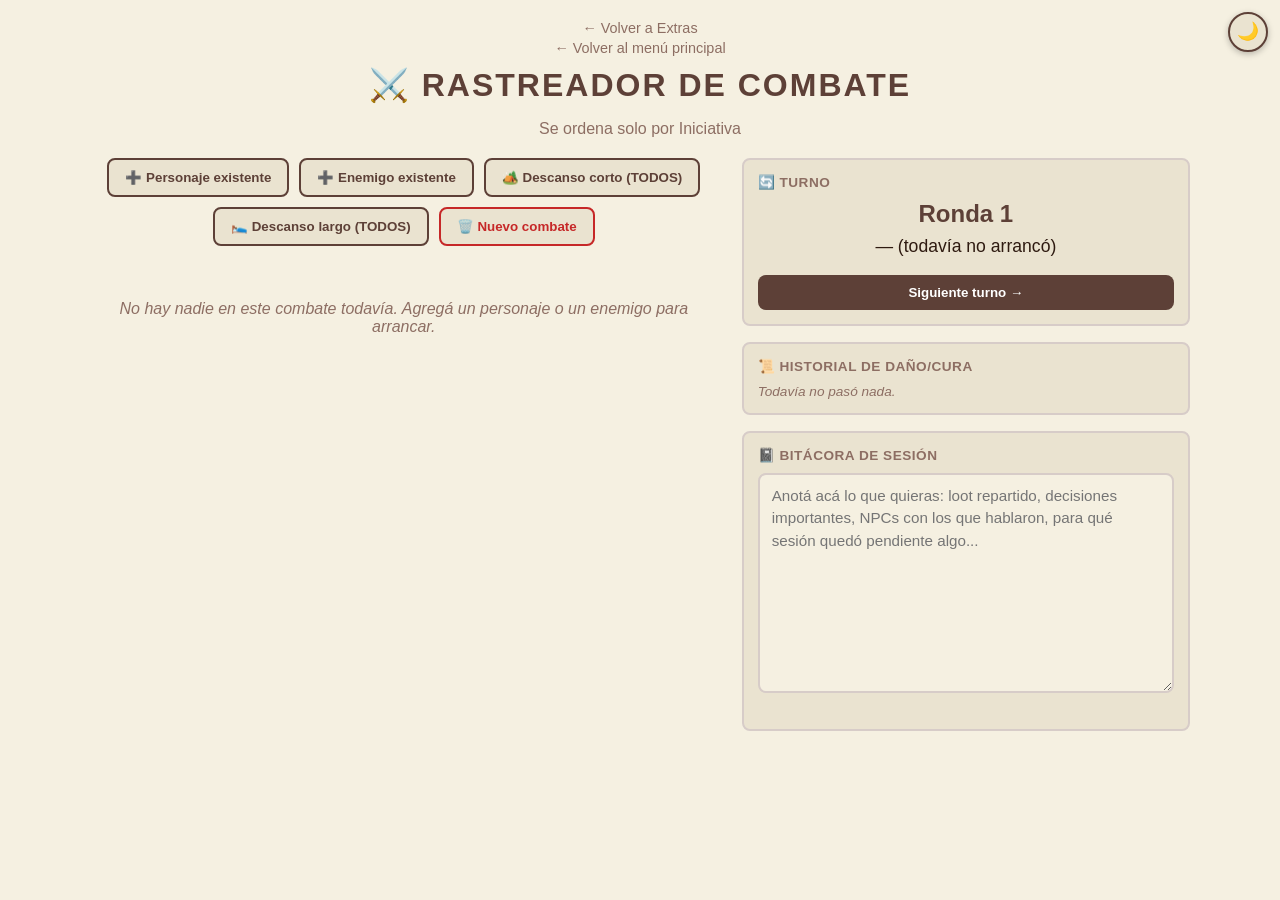
==== commit 36546d93: "Gabi" ====
--- a/combate.html
+++ b/combate.html
@@ -684,6 +684,37 @@
            resto de la app en vez de un hex fijo, así no hace falta un override aparte por tema. */
         label[style^="color: #c62828"] { color: var(--rojo-fill) !important; }
         label[style^="color: #2e7d32"] { color: var(--verde-fill) !important; }
+        /* ===== Tildes de carpeta en "Agregar personaje existente" ===== */
+        .checks-carpetas {
+            display: flex;
+            flex-wrap: wrap;
+            gap: 8px 18px;
+            padding: 10px 12px;
+            margin-bottom: 12px;
+            border: 1px dashed var(--border-color);
+            border-radius: var(--border-radius);
+        }
+        .checks-carpetas .check-carpeta {
+            display: flex;
+            align-items: center;
+            gap: 6px;
+            font-weight: bold;
+            cursor: pointer;
+        }
+        .checks-carpetas .check-carpeta input { width: auto; margin: 0; }
+        .check-carpeta-ruta {
+            font-weight: normal;
+            font-size: 0.8rem;
+            color: var(--text-muted);
+        }
+        .lista-checks-titulo {
+            font-size: 0.8rem;
+            font-weight: bold;
+            text-transform: uppercase;
+            letter-spacing: 0.5px;
+            color: var(--accent-color);
+            margin: 10px 0 4px 0;
+        }
     </style>
 </head>
 <body>
@@ -712,6 +743,7 @@
         })();
     </script>
     <div class="combate-container">
+        <a href="extras.html" class="volver-link" style="margin-top: 0; margin-bottom: 4px;">← Volver a Extras</a>
         <a href="index.html" class="volver-link" style="margin-top: 0; margin-bottom: 10px;">← Volver al menú principal</a>
         <div class="combate-header">
             <h1>⚔️ Rastreador de Combate</h1>
@@ -757,7 +789,9 @@
     <div id="modal-agregar-personaje" class="modal">
         <div class="modal-content form-modal">
             <span class="close-btn" data-close="modal-agregar-personaje" style="position:absolute; top:10px; right:15px; cursor:pointer; font-size:1.5rem; color: var(--text-muted);">&times;</span>
-            <h3 style="color: var(--accent-color); margin-top: 0;">Agregar personaje existente</h3>
+            <h3 id="agregar-personaje-titulo" style="color: var(--accent-color); margin-top: 0;">Agregar personaje existente</h3>
+            <!-- Una tilde por carpeta de /personajes: la lista de abajo muestra los de las tildadas. -->
+            <div id="checks-carpetas" class="checks-carpetas"></div>
             <div id="lista-checks-personajes" class="lista-checks"></div>
             <div class="modal-acciones">
                 <button class="btn-cancelar" data-close="modal-agregar-personaje">Cancelar</button>
@@ -909,4 +943,4 @@
 
     <script type="module" src="combate.js"></script>
 </body>
-</html>
+</html>
